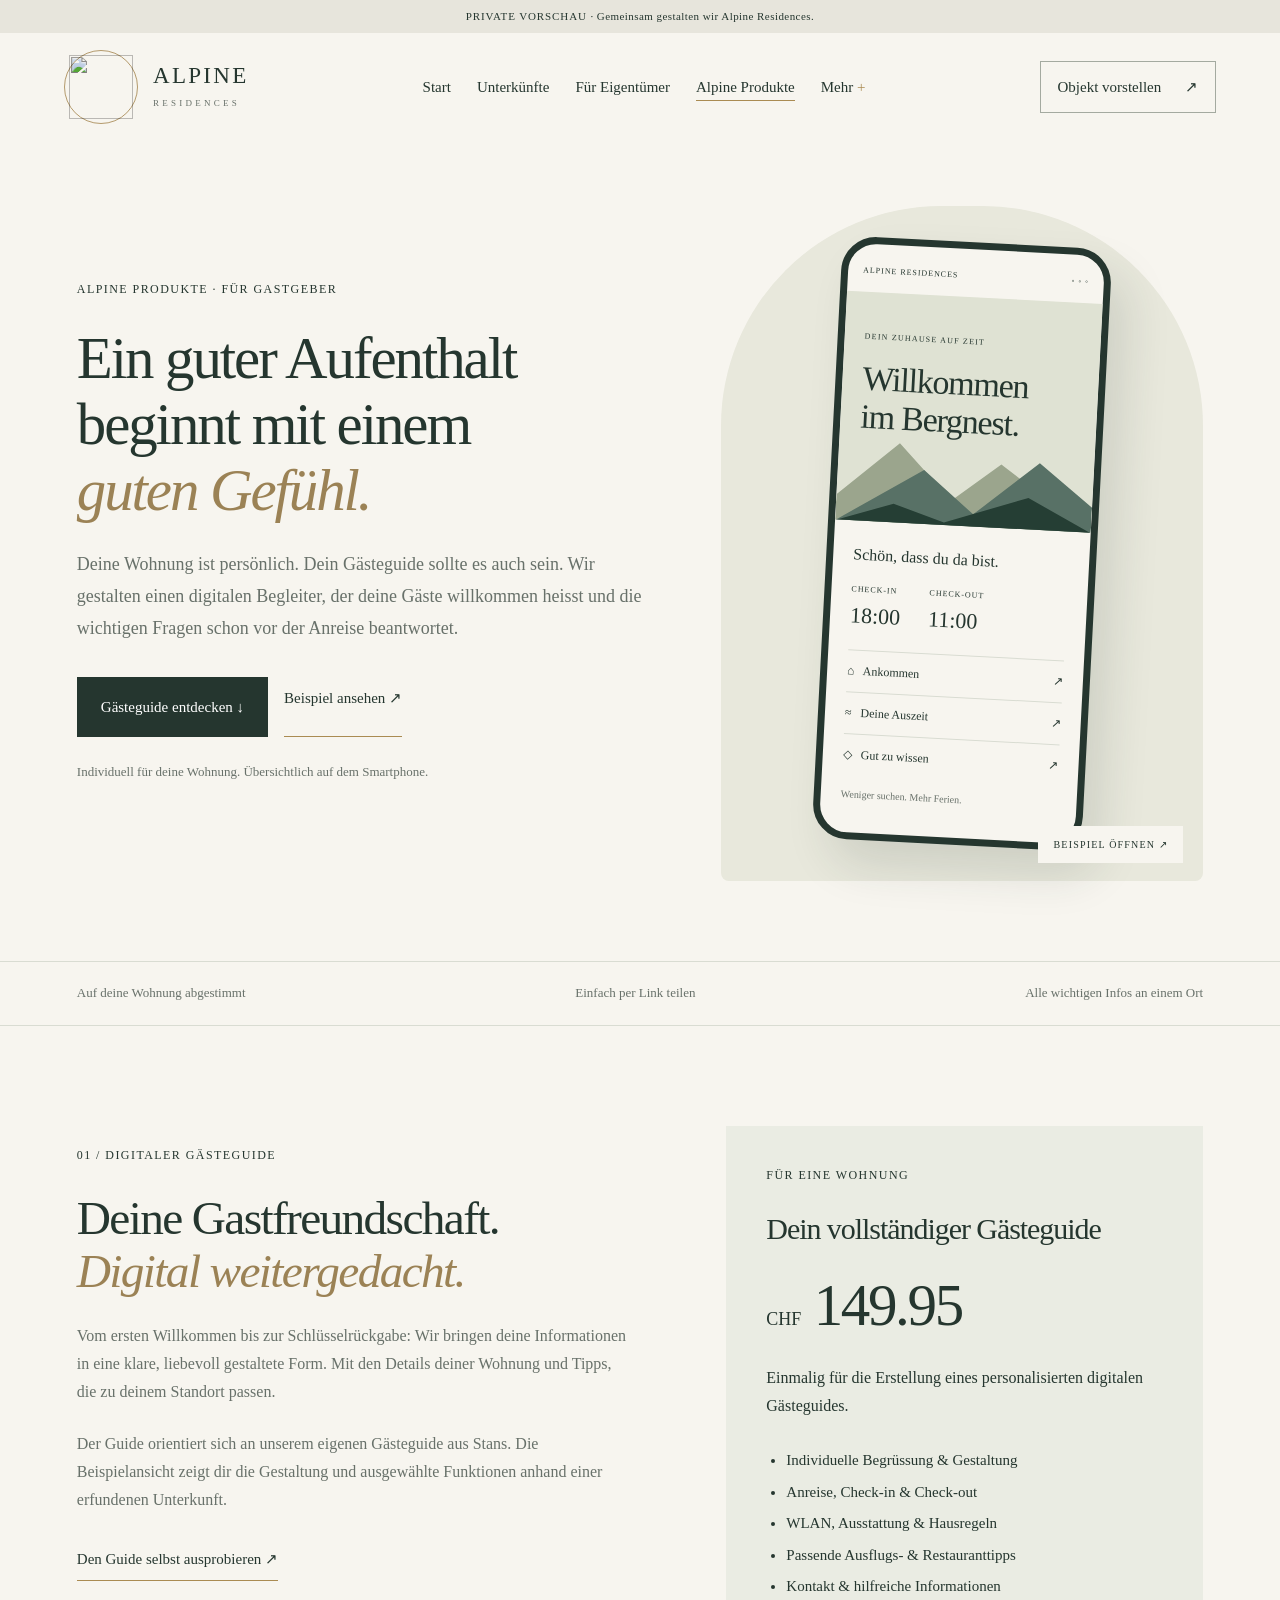
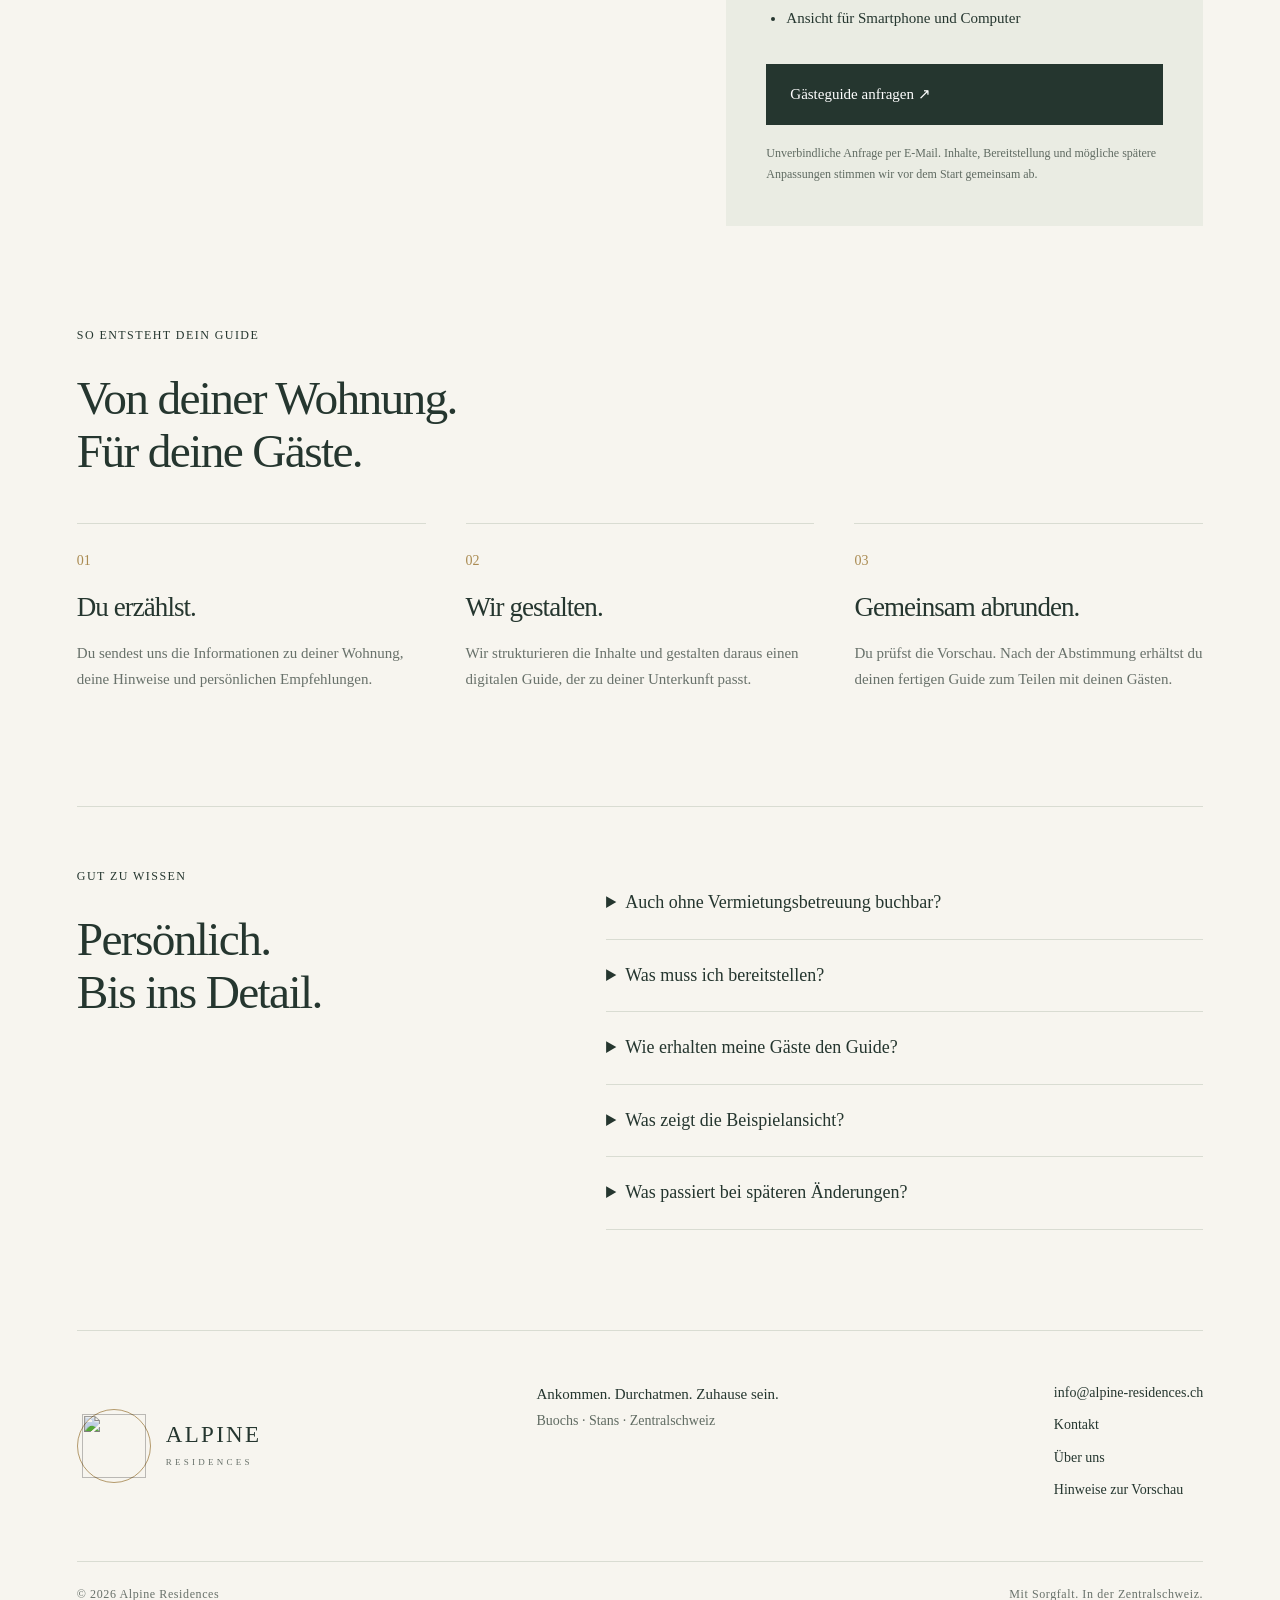
==== alpine-produkte.html @ 997a21ff "Add files via upload" ====
<!doctype html><html lang="de-CH"><head><meta charset="utf-8"><meta name="viewport" content="width=device-width, initial-scale=1"><meta name="robots" content="noindex,nofollow"><meta name="description" content="Alpine Residences – Ferienwohnungen und persönliche Vermietungsbetreuung in der Zentralschweiz."><title>Alpine Produkte | Alpine Residences</title><link rel="stylesheet" href="styles.css"><script src="app.js" defer></script><link rel="stylesheet" href="products.css"></head><body><a href="#main" class="skip">Zum Inhalt</a><div class="preview">PRIVATE VORSCHAU <span>· Gemeinsam gestalten wir Alpine Residences.</span></div><header><a class="brand brand-lockup" href="index.html" aria-label="Alpine Residences – Startseite"><span class="brand-symbol" aria-hidden="true"><img src="assets/alpine-residences-logo.png" alt="" width="1254" height="1254"></span><span class="brand-wordmark">ALPINE<small>RESIDENCES</small></span></a><button class="menu-toggle" aria-expanded="false" aria-controls="navigation">Menü ☰</button><nav id="navigation"><a href="index.html">Start</a><a href="unterkuenfte.html" >Unterkünfte</a><a href="eigentuemer.html" >Für Eigentümer</a><a href="alpine-produkte.html" aria-current="page">Alpine Produkte</a><details class="more"><summary>Mehr</summary><div><a href="standard.html">Alpine Standard</a><a href="potenzialrechner.html">Rechner</a><a href="ueber-uns.html">Über uns</a><a href="kontakt.html">Kontakt & Zusammenarbeit</a></div></details></nav><a class="header-cta" href="objektanalyse.html">Objekt vorstellen <span aria-hidden="true">↗</span></a></header><main id="main"><section class="product-hero wrap"><div class="product-intro"><p class="eyebrow">ALPINE PRODUKTE · FÜR GASTGEBER</p><h1>Ein guter Aufenthalt<br>beginnt mit einem<br><em>guten Gefühl.</em></h1><p class="lead">Deine Wohnung ist persönlich. Dein Gästeguide sollte es auch sein. Wir gestalten einen digitalen Begleiter, der deine Gäste willkommen heisst und die wichtigen Fragen schon vor der Anreise beantwortet.</p><div class="actions"><a class="button" href="#gaesteguide">Gästeguide entdecken ↓</a><a class="text-link" href="gaesteguide-demo.html">Beispiel ansehen ↗</a></div><p class="product-caption">Individuell für deine Wohnung. Übersichtlich auf dem Smartphone.</p></div><a class="phone-scene" href="gaesteguide-demo.html" aria-label="Interaktiven Beispiel-Gästeguide Bergnest öffnen"><div class="phone"><div class="phone-top"><span>ALPINE RESIDENCES</span><span>◦ ◦ ◦</span></div><div class="mini-landscape"><span>DEIN ZUHAUSE AUF ZEIT</span><h2>Willkommen<br>im Bergnest.</h2><svg viewBox="0 0 400 140" aria-hidden="true"><path d="M0 140V100L95 15L180 100L255 40L400 140" fill="#9ba58d"/><path d="M0 140L135 55L215 120L315 35L400 100V140" fill="#587166"/><path d="M0 140L90 110L170 135L300 90L400 140" fill="#253e34"/></svg></div><div class="phone-content"><p>Schön, dass du da bist.</p><div class="mini-facts"><span>CHECK-IN<b>18:00</b></span><span>CHECK-OUT<b>11:00</b></span></div><div class="mini-row">⌂ &nbsp; Ankommen <span>↗</span></div><div class="mini-row">≈ &nbsp; Deine Auszeit <span>↗</span></div><div class="mini-row">◇ &nbsp; Gut zu wissen <span>↗</span></div><p class="mini-note">Weniger suchen. Mehr Ferien.</p></div></div><span class="preview-tag">BEISPIEL ÖFFNEN ↗</span></a></section>
<section class="product-band"><div class="wrap"><span>Auf deine Wohnung abgestimmt</span><span>Einfach per Link teilen</span><span>Alle wichtigen Infos an einem Ort</span></div></section>
<section class="wrap product-detail" id="gaesteguide"><div><p class="eyebrow">01 / DIGITALER GÄSTEGUIDE</p><h2>Deine Gastfreundschaft.<br><em>Digital weitergedacht.</em></h2><p>Vom ersten Willkommen bis zur Schlüsselrückgabe: Wir bringen deine Informationen in eine klare, liebevoll gestaltete Form. Mit den Details deiner Wohnung und Tipps, die zu deinem Standort passen.</p><p>Der Guide orientiert sich an unserem eigenen Gästeguide aus Stans. Die Beispielansicht zeigt dir die Gestaltung und ausgewählte Funktionen anhand einer erfundenen Unterkunft.</p><a class="text-link" href="gaesteguide-demo.html">Den Guide selbst ausprobieren ↗</a></div><aside class="product-price"><p class="eyebrow">FÜR EINE WOHNUNG</p><h3>Dein vollständiger Gästeguide</h3><p class="amount"><span>CHF</span> 149.95</p><p>Einmalig für die Erstellung eines personalisierten digitalen Gästeguides.</p><ul><li>Individuelle Begrüssung & Gestaltung</li><li>Anreise, Check-in & Check-out</li><li>WLAN, Ausstattung & Hausregeln</li><li>Passende Ausflugs- & Restauranttipps</li><li>Kontakt & hilfreiche Informationen</li><li>Ansicht für Smartphone und Computer</li></ul><a class="button" href="mailto:info@alpine-residences.ch?subject=Anfrage%20digitaler%20G%C3%A4steguide&body=Hallo%20Alpine%20Residences%2C%0A%0Aich%20interessiere%20mich%20f%C3%BCr%20einen%20personalisierten%20G%C3%A4steguide%20f%C3%BCr%20CHF%20149.95.%0A%0AWohnungsname%3A%0AOrt%3A%0AAnzahl%20Wohnungen%3A%0AW%C3%BCnsche%3A">Gästeguide anfragen ↗</a><p class="small">Unverbindliche Anfrage per E-Mail. Inhalte, Bereitstellung und mögliche spätere Anpassungen stimmen wir vor dem Start gemeinsam ab.</p></aside></section>
<section class="product-process wrap"><p class="eyebrow">SO ENTSTEHT DEIN GUIDE</p><h2>Von deiner Wohnung.<br>Für deine Gäste.</h2><div class="product-steps"><article><span>01</span><h3>Du erzählst.</h3><p>Du sendest uns die Informationen zu deiner Wohnung, deine Hinweise und persönlichen Empfehlungen.</p></article><article><span>02</span><h3>Wir gestalten.</h3><p>Wir strukturieren die Inhalte und gestalten daraus einen digitalen Guide, der zu deiner Unterkunft passt.</p></article><article><span>03</span><h3>Gemeinsam abrunden.</h3><p>Du prüfst die Vorschau. Nach der Abstimmung erhältst du deinen fertigen Guide zum Teilen mit deinen Gästen.</p></article></div></section>
<section class="wrap product-faq"><div><p class="eyebrow">GUT ZU WISSEN</p><h2>Persönlich.<br>Bis ins Detail.</h2></div><div><details><summary>Auch ohne Vermietungsbetreuung buchbar?</summary><p>Ja. Den digitalen Gästeguide kannst du als eigenständiges Alpine Produkt für deine Wohnung anfragen.</p></details><details><summary>Was muss ich bereitstellen?</summary><p>Den Namen deiner Unterkunft, Anreise- und Aufenthaltsinformationen, Hausregeln, Kontaktdaten sowie deine Wünsche und Empfehlungen. Gemeinsam klären wir, welche Inhalte noch fehlen.</p></details><details><summary>Wie erhalten meine Gäste den Guide?</summary><p>Der digitale Guide lässt sich über einen Link auf Smartphone und Computer öffnen. Wie wir ihn für deine Unterkunft bereitstellen, vereinbaren wir vor der Erstellung.</p></details><details><summary>Was zeigt die Beispielansicht?</summary><p>Eine Auswahl der Funktionen und Inhalte. «Bergnest» ist eine erfundene Beispielunterkunft. Zeiten und Hinweise sind Musterangaben; echte Adressen, Passwörter und Zugangscodes werden nicht gezeigt.</p></details><details><summary>Was passiert bei späteren Änderungen?</summary><p>Melde dich bei geänderten Informationen bei uns. Umfang und mögliche Kosten für spätere Anpassungen besprechen wir vorab.</p></details></div></section></main><footer class="wrap"><div class="footer-top"><a class="brand brand-lockup" href="index.html" aria-label="Alpine Residences – Startseite"><span class="brand-symbol" aria-hidden="true"><img src="assets/alpine-residences-logo.png" alt="" width="1254" height="1254"></span><span class="brand-wordmark">ALPINE<small>RESIDENCES</small></span></a><p>Ankommen. Durchatmen. Zuhause sein.<br><span class="small">Buochs · Stans · Zentralschweiz</span></p><div><a href="mailto:info@alpine-residences.ch">info@alpine-residences.ch</a><a href="kontakt.html">Kontakt</a><a href="ueber-uns.html">Über uns</a><a href="rechtliches.html">Hinweise zur Vorschau</a></div></div><div class="footer-bottom"><span>© 2026 Alpine Residences</span><span>Mit Sorgfalt. In der Zentralschweiz.</span></div></footer></body></html>
---- styles.css ----
:root{--paper:#f7f5ef;--ink:#25362f;--muted:#68716a;--gold:#aa8b52;--line:#d9dcd2}*{box-sizing:border-box}body{margin:0;background:var(--paper);color:var(--ink);font-family:Arial,sans-serif;font-size:16px;line-height:1.65}a{color:inherit;text-decoration:none}button,input,select,textarea{font:inherit}button,a,input,summary,select,textarea{outline-offset:5px}h1,h2,h3,p{margin:0 0 24px}h1,h2,h3{font-family:Georgia,serif;font-weight:400;line-height:1.12;letter-spacing:-.035em}h1{font-size:clamp(44px,5.8vw,84px)}h2{font-size:clamp(32px,3.7vw,51px)}h3{font-size:27px}em{font-weight:400;color:#9b8255}p{max-width:70ch}small,.small{font-size:13px;line-height:1.7;color:var(--muted)}.wrap{width:min(1220px,88%);margin-inline:auto}.eyebrow{font-size:11px;letter-spacing:.21em;font-weight:600;margin-bottom:26px}.preview{text-align:center;background:#e7e5dc;font-size:10px;letter-spacing:.16em;padding:7px 16px}.preview span{letter-spacing:.04em}header{height:108px;display:flex;align-items:center;justify-content:space-between;padding:0 5%;gap:25px;position:relative;z-index:10;background:var(--paper)}.brand{display:flex;align-items:center;gap:15px;font-family:Georgia,serif;font-size:23px;letter-spacing:.1em;line-height:1.1}.brand small{display:block;font-family:Arial,sans-serif;font-size:9px;letter-spacing:.36em;margin-top:7px}.mark{font-size:32px;color:var(--gold);border-right:1px solid var(--line);padding-right:17px;letter-spacing:-.13em}.mark span{font-size:25px}nav{display:flex;align-items:center;gap:26px;font-size:13px}nav a[aria-current]{border-bottom:1px solid var(--gold)}.header-cta{font-size:12px;border:1px solid #a4aaa0;padding:12px 17px}.header-cta span{margin-left:20px}.more{position:relative}.more summary{cursor:pointer;list-style:none}.more summary:after{content:' +';color:var(--gold)}.more div{position:absolute;right:0;top:32px;background:var(--paper);padding:22px;width:220px;box-shadow:0 12px 28px #0002}.more a{display:block;margin-bottom:13px}.menu-toggle{display:none}.hero{position:relative;min-height:710px;color:#fff;display:flex;flex-direction:column;justify-content:center;background:#42635a}.hero-image{position:absolute;inset:0;background:linear-gradient(90deg,#122a29c9,#122a2930),url('https://images.unsplash.com/photo-1464822759023-fed622ff2c3b?auto=format&fit=crop&w=2000&q=85') center 52%/cover}.hero-copy{position:relative;padding-block:70px 110px}.hero h1{font-size:clamp(54px,6.3vw,94px);max-width:750px;line-height:1.02;letter-spacing:-.045em}.hero h1 em{color:#e6d8b8}.hero p:not(.eyebrow){font-size:17px;color:#f3f0e8;line-height:1.8}.hero-bottom{position:absolute;bottom:28px;left:6%;display:flex;justify-content:space-between;font-size:10px;letter-spacing:.14em}.actions{display:flex;gap:16px;flex-wrap:wrap;margin-top:32px}.button{display:inline-flex;align-items:center;justify-content:space-between;gap:30px;background:var(--ink);color:#fff;border:1px solid var(--ink);padding:16px 23px;font-size:13px;cursor:pointer}.hero .button{background:var(--paper);color:var(--ink);border-color:var(--paper)}.hero .ghost{background:transparent;color:#fff;border-color:#ffffff75}.button:hover,.header-cta:hover{background:#a58a56;color:white;border-color:#a58a56}.opening{padding-block:105px 75px;text-align:center}.opening p{margin-inline:auto}.lead{font-size:18px;color:var(--muted);line-height:1.8}.opening .lead{max-width:720px}.split{display:grid;grid-template-columns:1fr 1fr;gap:30px}.feature{min-height:460px;padding:45px;display:flex;align-items:flex-end}.guest{background:#e7ebe2}.owner{background:#e9e1d2}.feature p{max-width:34ch}.feature h2{font-size:45px}.text-link{display:inline-flex;gap:35px;padding-block:8px;border-bottom:1px solid var(--gold);font-size:14px}.editorial{display:grid;grid-template-columns:1fr 1fr;gap:80px;padding-block:110px}.editorial p{color:var(--muted)}.call{text-align:center;background:#e6e9df;padding:65px 25px;margin-bottom:90px}.call .eyebrow{margin-inline:auto}.call h2{margin-bottom:30px}.page-head{padding-block:80px 65px}.page-head .lead{max-width:760px}.services{display:grid;grid-template-columns:repeat(4,1fr);gap:30px;margin-bottom:85px}.services article{border-top:1px solid var(--line);padding-top:25px}.services h3{font-size:27px;margin-top:25px}.services p{font-size:14px;color:var(--muted)}.number{color:var(--gold);font-size:13px;letter-spacing:.12em}.tinted{background:#eaece3;padding-block:70px}.packages{display:grid;grid-template-columns:repeat(3,1fr);gap:22px;margin-block:40px 25px}.package{background:var(--paper);padding:35px 28px}.package .eyebrow{margin-bottom:10px}.price{font-family:Georgia,serif;font-size:62px}.price small{font-size:30px}.package ul{list-style:none;padding:22px 0;border-top:1px solid var(--line);border-bottom:1px solid var(--line);font-size:14px;min-height:170px}.package li{margin:8px 0}.package li:before{content:'✓';color:var(--gold);margin-right:10px}.package .small{min-height:90px}.faq{padding-bottom:90px}.faq details{border-bottom:1px solid var(--line);padding:20px 0}.faq summary{cursor:pointer;font-size:18px}.faq details p{margin:20px 0 0;color:var(--muted)}.standards{padding-bottom:70px}.standards article{display:grid;grid-template-columns:50px 1fr 1fr;gap:30px;border-top:1px solid var(--line);padding:40px 0}.standards h2{font-size:33px}.standards p{color:var(--muted)}.region-grid{display:grid;grid-template-columns:1fr 1fr;gap:40px}.region-photo{height:310px;background-size:cover;background-position:center;margin-bottom:30px}.stans{background-image:url('https://images.unsplash.com/photo-1470770841072-f978cf4d019e?auto=format&fit=crop&w=1000&q=85')}.buochs{background-image:url('https://images.unsplash.com/photo-1464822759023-fed622ff2c3b?auto=format&fit=crop&w=1000&q=85')}.notice{background:#eae7dc;border-left:3px solid var(--gold);padding:25px 30px;margin-block:35px 60px;font-size:14px}.notice p{margin-bottom:0}.calculator{display:grid;grid-template-columns:1fr 1fr;gap:60px;margin-bottom:90px}label{display:block;font-size:14px;margin-bottom:20px}input,select,textarea{display:block;width:100%;padding:13px;border:1px solid #b8c0b6;background:#fffdf8;color:var(--ink);border-radius:0;margin-top:7px}input:focus,select:focus,textarea:focus{outline:2px solid var(--gold)}.result{background:var(--ink);padding:40px;color:white;align-self:start;position:sticky;top:25px}.result strong{font-family:Georgia,serif;font-size:48px;font-weight:400}.result-label{margin-bottom:10px;color:#d5decf}.result .small{color:#c2cdbf}.result dl{margin-block:30px}.result dl div{display:flex;justify-content:space-between;gap:20px;padding:13px 0;border-bottom:1px solid #ffffff25;font-size:14px}.result dd{margin:0}.form-area{max-width:900px;margin-bottom:90px}.form-grid{display:grid;grid-template-columns:1fr 1fr;gap:0 25px}.plain{padding:45px;background:#eaece3}.prose{max-width:850px;padding-bottom:70px}.prose h2{font-size:32px;margin-top:35px}.footer-top{display:flex;justify-content:space-between;gap:35px;padding-block:50px;border-top:1px solid var(--line)}.footer-top p{font-size:14px}.footer-top>div a{display:block;font-size:13px;margin-bottom:8px}.footer-bottom{display:flex;justify-content:space-between;padding:22px 0;border-top:1px solid var(--line);font-size:10px;letter-spacing:.05em;color:var(--muted)}.skip{position:absolute;left:20px;top:-100px;background:white;z-index:99;padding:10px}.skip:focus{top:10px}@media(max-width:1050px){nav{gap:16px}.header-cta{display:none}.services{grid-template-columns:1fr 1fr}.hero{min-height:660px}}@media(max-width:720px){header{height:85px}.brand{font-size:19px}.menu-toggle{display:block;background:none;border:1px solid var(--line);padding:9px;font-size:13px}nav{display:none;position:absolute;top:85px;left:0;right:0;background:var(--paper);padding:25px;box-shadow:0 12px 20px #0002}nav.open{display:flex;align-items:flex-start;flex-direction:column}.more div{position:static;box-shadow:none;padding:15px 0}.hero{min-height:690px}.hero-copy{padding-block:65px 110px}.hero-bottom span:last-child{display:none}.hero h1{font-size:59px}.hero .eyebrow{font-size:9px}.actions{flex-direction:column;align-items:flex-start}.split,.region-grid,.packages,.editorial,.calculator,.form-grid{grid-template-columns:1fr}.opening{padding-block:65px 40px}.feature{min-height:360px;padding:32px}.editorial{gap:15px;padding-block:65px}.call{margin-bottom:40px;padding:45px 20px}.page-head{padding-block:55px 35px}.services{gap:25px}.services h3{font-size:24px}.packages{gap:18px}.package .small,.package ul{min-height:0}.standards article{grid-template-columns:30px 1fr;gap:15px}.standards article p{grid-column:2}.standards h2{font-size:28px;margin-bottom:5px}.calculator{gap:25px}.result{position:static;padding:28px}.footer-top{flex-direction:column;gap:20px}.footer-bottom{gap:15px;flex-wrap:wrap}.preview span{display:none}.region-photo{height:240px}}@media(prefers-reduced-motion:no-preference){a,button{transition:background .18s,color .18s}html{scroll-behavior:smooth}}

/* Owner page: personal introduction and transparent collaboration. */
.owner-hero{display:grid;grid-template-columns:minmax(0,1.35fr) minmax(0,1fr);gap:65px;align-items:center;padding-block:75px 65px}.owner-hero h1{font-size:clamp(44px,5.2vw,72px)}.owner-hero .lead{font-size:17px;max-width:58ch}.owner-note{background:#e8e5d9;padding:42px 36px;border-top:3px solid var(--gold)}.owner-note h2{font-size:34px;line-height:1.2}.owner-note p{font-size:15px}.owner-note strong{font-weight:600}.note-signature{display:flex;gap:20px;align-items:center;padding-top:23px;border-top:1px solid #cccabd;font-size:12px;line-height:1.8}.owner-principles{display:grid;grid-template-columns:repeat(3,1fr);border-top:1px solid var(--line);border-bottom:1px solid var(--line);gap:25px;padding-block:22px}.owner-principles p{margin:0;font-size:13px}.owner-principles span{color:var(--gold);margin-right:12px;font-size:11px}.owner-intro{padding-block:80px 55px}.owner-process{background:var(--ink);color:var(--paper);padding-block:75px;margin-bottom:80px;scroll-margin-top:25px}.owner-process>.wrap{display:grid;grid-template-columns:1fr 1.35fr;gap:70px}.process-heading p:not(.eyebrow){color:#cbd3c6;font-size:16px;max-width:32ch}.process-list article{display:grid;grid-template-columns:30px 1fr;gap:20px;border-top:1px solid #ffffff30;padding-block:26px 12px}.process-list h3{font-size:28px;letter-spacing:-.02em}.process-list p{font-size:14px;color:#d5dccf}.process-list .process-outcome{color:#ddcda9;font-size:12px}.owner-scenarios{display:grid;grid-template-columns:1fr 1.35fr;gap:70px;margin-bottom:80px}.owner-scenarios>div>p:not(.eyebrow){color:var(--muted);max-width:35ch}.scenario-list article{border-top:1px solid var(--line);padding-top:25px;margin-bottom:25px}.scenario-list h3{font-size:26px}.scenario-list p{font-size:15px;color:var(--muted)}.owner-call>p{margin-inline:auto;max-width:62ch}.direct-mail{display:block;font-size:13px;margin-top:22px;text-decoration:underline;text-underline-offset:4px}.image-caption{font-size:11px;color:var(--muted);margin:-20px 0 25px}.owner-hero .actions{gap:16px 24px;align-items:center}@media(max-width:900px){.owner-hero{gap:30px}.owner-note{padding:30px 25px}.owner-note h2{font-size:29px}.owner-process>.wrap,.owner-scenarios{gap:35px}.owner-principles{gap:15px}}@media(max-width:720px){.owner-hero,.owner-process>.wrap,.owner-scenarios{grid-template-columns:1fr}.owner-hero{padding-block:45px 35px;gap:30px}.owner-hero h1{font-size:45px}.owner-principles{grid-template-columns:1fr;gap:15px}.owner-intro{padding-block:50px 25px}.owner-process{padding-block:45px;margin-bottom:45px}.process-heading p:not(.eyebrow){max-width:none}.owner-scenarios{margin-bottom:45px}.process-list article{gap:13px}.process-list h3{font-size:26px}.direct-mail{overflow-wrap:anywhere}.owner-hero .actions{align-items:flex-start}}/* A shared serif family, with quieter and readable supporting text. */
body{font-family:Georgia,'Times New Roman',serif;font-weight:400;line-height:1.75}
.brand small{font-family:inherit}
p,label,li,dt,dd,input,select,textarea{font-weight:400}
small,.small{font-size:14px;line-height:1.8;color:#606b62}
.lead{line-height:1.8}
.eyebrow{font-size:12px;font-weight:400;letter-spacing:.12em;line-height:1.65}
nav{font-size:15px}
.button,.header-cta,.text-link{font-size:15px;font-weight:400}
label,.services p,.package ul,.process-list p,.footer-top p{font-size:15px}
.preview{font-size:11px;letter-spacing:.08em}
.hero-bottom{font-size:12px;letter-spacing:.08em}
.number{font-size:14px;letter-spacing:.05em}
.owner-principles p,.note-signature,.process-list .process-outcome,.direct-mail{font-size:14px;line-height:1.8}
.footer-top>div a{font-size:14px}
.footer-bottom,.image-caption{font-size:12px;line-height:1.8}
.owner-note p,.scenario-list p{line-height:1.8}
@media(max-width:1050px){nav{gap:18px;font-size:14px}}
@media(max-width:720px){.menu-toggle{font-size:14px}.hero .eyebrow{font-size:11px}.hero h1{font-size:56px}.button,.header-cta,.text-link{font-size:14px}.hero-bottom{font-size:11px}}
/* Original supplied brand asset; retain the complete logo and proportions. */
header{height:146px}
.brand-image{display:block;flex:none;line-height:0;letter-spacing:normal}
.brand-image img{display:block;width:130px;height:130px;object-fit:contain;mix-blend-mode:multiply}
.footer-top>.brand-image img{width:190px;height:190px}
.signature-logo{width:88px;height:88px;object-fit:contain;mix-blend-mode:multiply;flex:none}
@media(max-width:720px){header{height:118px}.brand-image img{width:108px;height:108px}nav{top:118px}.footer-top>.brand-image img{width:170px;height:170px}.signature-logo{width:76px;height:76px}}
/* Restore the wordmark beside the circular brand symbol. */
header{height:108px}
.brand-lockup{display:flex;align-items:center;gap:15px;flex:none;line-height:1.1}
.brand-symbol{display:flex;align-items:center;justify-content:center;width:74px;height:74px;border:1px solid #b49a6c;border-radius:50%;padding:4px;flex:none}
.brand-symbol img{display:block;width:100%;height:100%;object-fit:contain;mix-blend-mode:multiply}
.brand-wordmark{font-family:Georgia,'Times New Roman',serif;font-size:23px;letter-spacing:.1em}
.brand-wordmark small{display:block;font-family:inherit;font-size:9px;letter-spacing:.36em;margin-top:7px;color:var(--muted)}
@media(max-width:720px){header{height:88px}.brand-lockup{gap:11px}.brand-symbol{width:62px;height:62px;padding:4px}.brand-wordmark{font-size:20px}.brand-wordmark small{font-size:8px}nav{top:88px}}

.stay-intro{padding:55px 0 32px}.stay-intro h1{font-size:clamp(40px,4.7vw,65px);margin-bottom:22px}.stay-intro>p:not(.eyebrow){color:var(--muted);max-width:65ch;font-size:17px}.stay-explorer{display:grid;grid-template-columns:1.65fr 1fr;gap:24px;margin-bottom:75px;align-items:stretch}.map-panel{background:#eeefe6;border:1px solid #d9ddce;padding:27px 24px 20px}.map-top,.map-bottom{display:flex;justify-content:space-between;gap:15px;align-items:center}.map-top .eyebrow{margin:0;font-size:10px}.map-key{font-size:12px;color:#5a6757}.map-key i{display:inline-block;width:7px;height:7px;border-radius:50%;background:#ad8b4f;margin-right:7px}.swiss-map{width:100%;display:block;margin:4px 0}.country-label{font:13px Georgia;letter-spacing:6px;fill:#7e8c75}.region-label{font:10px Georgia;letter-spacing:2px;fill:#6e795e}.leader{fill:none;stroke:#9d7d42;stroke-width:1.5}.location-dot{fill:#a7864e;stroke:#fffdf5;stroke-width:2}.map-label-bg{fill:#25362f;stroke:#b39a65}.map-label{fill:#fffdf5;font:19px Georgia}.swiss-map a:hover .map-label-bg,.swiss-map a:focus .map-label-bg{fill:#746544}.map-bottom{font-size:11px;color:#68705f;padding-bottom:20px;border-bottom:1px solid #d1d5c6}.place-switch{display:flex;gap:12px;margin-top:18px}.place-switch button{background:transparent;color:#485747;border:1px solid #bcc4b3;padding:13px 17px;flex:1;text-align:left;cursor:pointer;font-size:12px}.place-switch button span{font-size:18px;margin:0 15px}.place-switch button[aria-pressed=true]{background:#25362f;border-color:#25362f;color:#f7f5ef}.place-detail{border:1px solid #dddccf;background:#fdfbf5;scroll-margin-top:20px}.place-image{height:185px;background-size:cover;background-position:center}.place-image.stans{background-image:url('https://images.unsplash.com/photo-1470770841072-f978cf4d019e?auto=format&fit=crop&w=800&q=85')}.place-image.buochs{background-image:url('https://images.unsplash.com/photo-1464822759023-fed622ff2c3b?auto=format&fit=crop&w=800&q=85')}.image-note{font-size:10px;color:var(--muted);padding:6px 24px;margin:0}.place-copy{padding:20px 28px 28px}.place-copy .eyebrow{font-size:10px;margin-bottom:12px}.place-copy h2{font-size:45px;margin-bottom:16px}.place-copy>p:not(.eyebrow){font-size:15px;color:var(--muted)}.place-facts{display:flex;gap:8px;flex-wrap:wrap;margin-bottom:22px}.place-facts span{font-size:12px;border:1px solid #dddccf;border-radius:20px;padding:4px 10px}.place-copy .availability-note{font-size:12px;margin:20px 0 0}.stay-section-title{margin-bottom:35px}.region-grid article{scroll-margin-top:30px}@media(max-width:800px){.stay-explorer{grid-template-columns:1fr}.stay-intro{padding-top:40px}.map-panel{padding:20px 14px}.map-bottom{flex-direction:column;align-items:flex-start;gap:5px}.map-top{gap:10px}.map-top .eyebrow{font-size:9px}.map-key{font-size:10px}.place-image{height:210px}.place-switch button{padding:12px}.place-switch button span{margin:0 8px}.stay-intro h1{font-size:42px}.stay-explorer{margin-bottom:50px}}.atlas-heading{padding:35px 0 25px;display:flex;align-items:flex-end;justify-content:space-between;gap:25px}.atlas-heading .eyebrow{margin-bottom:12px;font-size:10px}.atlas-heading h1{font-size:clamp(32px,3.8vw,52px);margin:0}.atlas-heading>p{font-size:15px;color:var(--muted);margin:0}.atlas{position:relative;background:#efefe6;border:1px solid #dadfce;overflow:hidden}.atlas-top{position:absolute;top:23px;left:28px;right:28px;display:flex;justify-content:space-between;pointer-events:none;z-index:1}.atlas-label{letter-spacing:.16em;font-size:11px}.atlas-label span{margin:0 10px;color:var(--gold)}.atlas-count{font-size:12px;color:#68715f}#atlas-map{display:block;width:100%;height:min(62vh,650px);min-height:400px;cursor:grab;touch-action:none}#atlas-map.dragging{cursor:grabbing}.atlas-country{font:15px Georgia;letter-spacing:9px;fill:#8a957b;pointer-events:none}.atlas-tools{position:absolute;right:22px;bottom:80px;display:flex;flex-direction:column;box-shadow:0 4px 16px #24382b0c}.atlas-tools button{background:#faf9f1;border:1px solid #d4dac9;width:43px;height:43px;font-size:24px;color:#33452d;cursor:pointer}.atlas-tools button:disabled{opacity:.4;cursor:default}.atlas-tools button:hover:not(:disabled){background:#e2e7d7}.atlas-hint{position:absolute;bottom:65px;left:25px;font-size:13px;color:#57634d;pointer-events:none;background:#efefe6e8;padding:5px 8px;max-width:70%}.atlas-foot{display:flex;align-items:center;justify-content:space-between;gap:10px;padding:15px 25px;border-top:1px solid #d6dccb;font-size:11px;color:#65705c;background:#f4f4ec}.atlas-foot i{display:inline-block;width:7px;height:7px;background:var(--gold);border-radius:50%;margin-right:8px}.atlas-foot a{text-decoration:underline;text-underline-offset:3px}.atlas-note{font-size:13px;color:var(--muted);margin-block:18px 50px}.atlas-pin{cursor:pointer;outline:none}.atlas-pin circle.core{fill:#263a30;stroke:#faf8eb;stroke-width:3}.atlas-pin:hover circle.core,.atlas-pin:focus circle.core{fill:#957441;stroke:#c4ab75;stroke-width:4}.atlas-pin .pin-count{fill:#fff9e8;font:17px Georgia;pointer-events:none;text-anchor:middle}.atlas-pin .pin-label{fill:#344630;font:14px Georgia;pointer-events:none;text-anchor:middle;paint-order:stroke;stroke:#efefe6;stroke-width:5px}.atlas-pin .pin-halo{fill:#b49a6130;stroke:#af9350;stroke-width:1}.atlas-pin:focus .pin-halo{stroke-width:3}#stay-dialog{width:min(520px,90vw);max-height:85vh;overflow:auto;border:1px solid #cab990;background:#f8f6ef;color:var(--ink);padding:46px 38px;box-shadow:0 25px 100px #13281d40}#stay-dialog::backdrop{background:#162b2359;backdrop-filter:blur(3px)}#stay-dialog h2{font-size:49px}#stay-dialog>p:not(.eyebrow){color:var(--muted)}.dialog-close{position:absolute;right:15px;top:12px;font-size:28px;border:none;background:none;cursor:pointer;color:var(--ink)}.dialog-status{border-top:1px solid #d9dccf;padding-top:22px;margin:22px 0}.dialog-status h3{font-size:22px}.dialog-status p{font-size:14px;margin:0;color:var(--muted)}body:has(#stay-dialog[open]){overflow:hidden}@media(max-width:700px){.atlas-heading{display:block;padding-top:27px}.atlas-heading>p{margin-top:14px;font-size:14px}.atlas-heading h1{font-size:36px}.atlas-top{top:18px;left:16px;right:16px}.atlas-label{font-size:9px}.atlas-label span{margin:0 4px}.atlas-count{font-size:10px}#atlas-map{height:52vh;min-height:370px}.atlas-foot{flex-wrap:wrap;padding:12px 15px;font-size:10px}.atlas-foot a{width:100%}.atlas-tools{right:12px;bottom:130px}.atlas-hint{left:12px;bottom:85px;font-size:11px;max-width:75%}#stay-dialog{padding:43px 25px}.atlas-note{margin-bottom:30px}}
---- products.css ----
.product-hero{display:grid;grid-template-columns:1.2fr 1fr;align-items:center;gap:65px;padding-block:65px 80px}.product-intro h1{font-size:clamp(42px,4.6vw,68px)}.product-caption{font-size:13px;color:var(--muted);margin-top:24px}.phone-scene{position:relative;display:grid;place-items:center;padding:36px;background:#e8e8dc;border-radius:220px 220px 8px 8px;min-height:580px}.phone{width:270px;background:var(--paper);border:7px solid #25362f;border-radius:35px;overflow:hidden;box-shadow:18px 25px 45px #25362f22;transform:rotate(3deg)}.phone-top{display:flex;justify-content:space-between;font-size:8px;letter-spacing:.12em;padding:20px 15px 14px}.mini-landscape{background:#dfe2d3;position:relative;padding:28px 20px 85px}.mini-landscape>span{font-size:8px;letter-spacing:.15em}.mini-landscape h2{font-size:34px;margin:12px 0 0}.mini-landscape svg{position:absolute;bottom:0;left:0;width:100%}.phone-content{padding:20px}.phone-content>p{font-size:16px;margin:0 0 14px}.mini-facts{display:flex;gap:28px;margin-bottom:14px;font-size:8px;letter-spacing:.12em}.mini-facts b{display:block;font-weight:400;font-size:22px;letter-spacing:0}.mini-row{font-size:12px;border-top:1px solid var(--line);padding:10px 0}.mini-row span{float:right}.phone-content .mini-note{font-size:10px;color:var(--muted);margin:10px 0}.preview-tag{position:absolute;bottom:18px;right:20px;background:var(--paper);padding:10px 15px;font-size:10px;letter-spacing:.12em}.product-band{border-block:1px solid var(--line)}.product-band>.wrap{display:flex;justify-content:space-between;padding-block:20px;font-size:13px;color:var(--muted)}.product-detail{display:grid;grid-template-columns:1fr .86fr;gap:95px;padding-block:100px;align-items:start}.product-detail>div{padding-top:20px}.product-detail>div>p:not(.eyebrow){color:var(--muted)}.product-price{background:#eaece3;padding:40px}.product-price h3{font-size:30px}.amount{font-size:59px;line-height:1.2;letter-spacing:-.04em}.amount span{font-size:18px;letter-spacing:0}.product-price ul{padding-left:20px;font-size:15px;line-height:2.1;margin:25px 0 30px}.product-price .button{width:100%}.product-price .small{font-size:12px;margin:18px 0 0}.product-process{padding-bottom:90px}.product-steps{display:grid;grid-template-columns:repeat(3,1fr);gap:40px;margin-top:45px}.product-steps article{border-top:1px solid var(--line);padding-top:22px}.product-steps span{color:var(--gold);font-size:14px}.product-steps h3{margin:18px 0}.product-steps p{color:var(--muted);font-size:15px}.product-faq{display:grid;grid-template-columns:1fr 1.3fr;gap:70px;padding-block:60px 100px;border-top:1px solid var(--line)}.product-faq details{border-bottom:1px solid var(--line);padding:20px 0}.product-faq summary{cursor:pointer;font-size:18px}.product-faq details p{font-size:15px;color:var(--muted);margin:18px 0 0}@media(max-width:1000px){.product-hero{gap:25px}.product-detail{gap:40px}.phone-scene{padding:24px;min-height:560px}}@media(max-width:720px){.product-hero,.product-detail,.product-faq{grid-template-columns:1fr;gap:35px;padding-block:35px 55px}.product-intro h1{font-size:44px}.phone-scene{max-width:440px;width:100%;margin:auto}.product-band>.wrap{flex-direction:column;gap:10px}.product-price{padding:28px}.product-steps{grid-template-columns:1fr;gap:15px}.product-process{padding-bottom:40px}.product-faq{gap:0}}
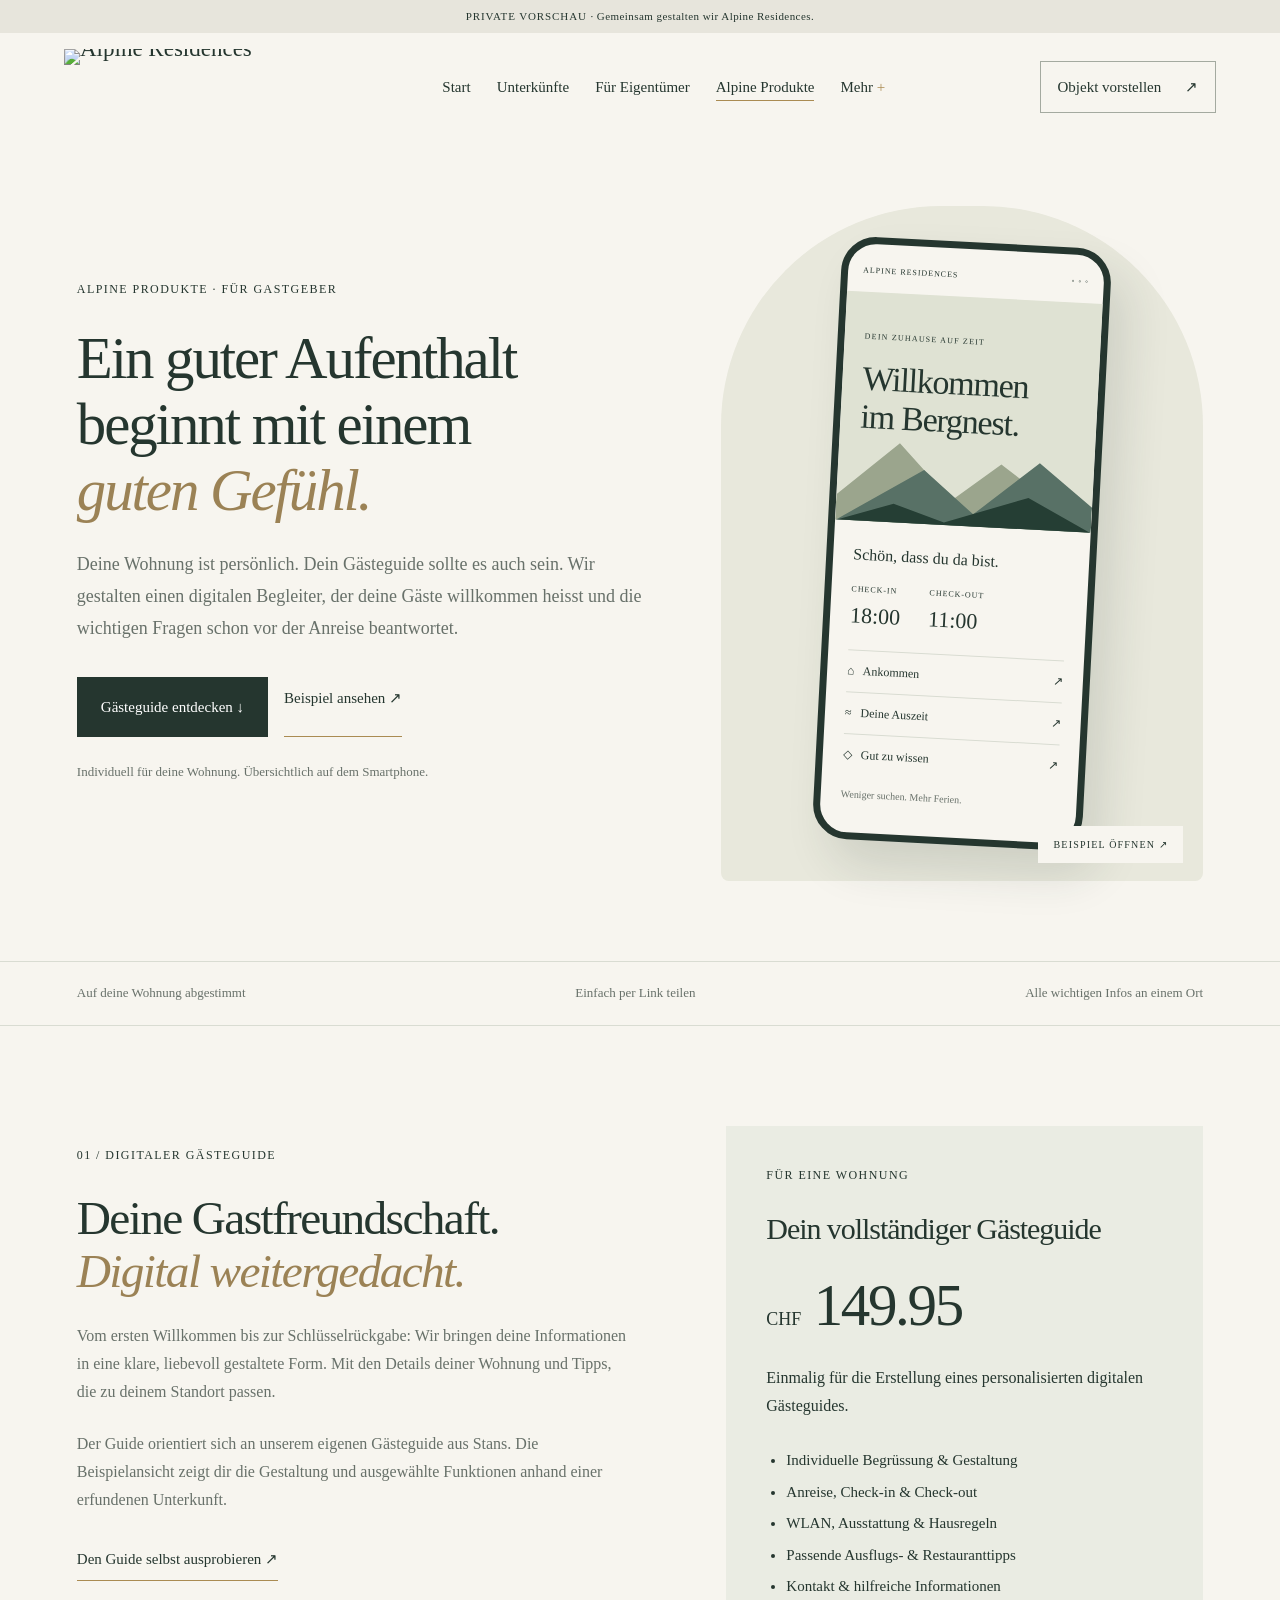
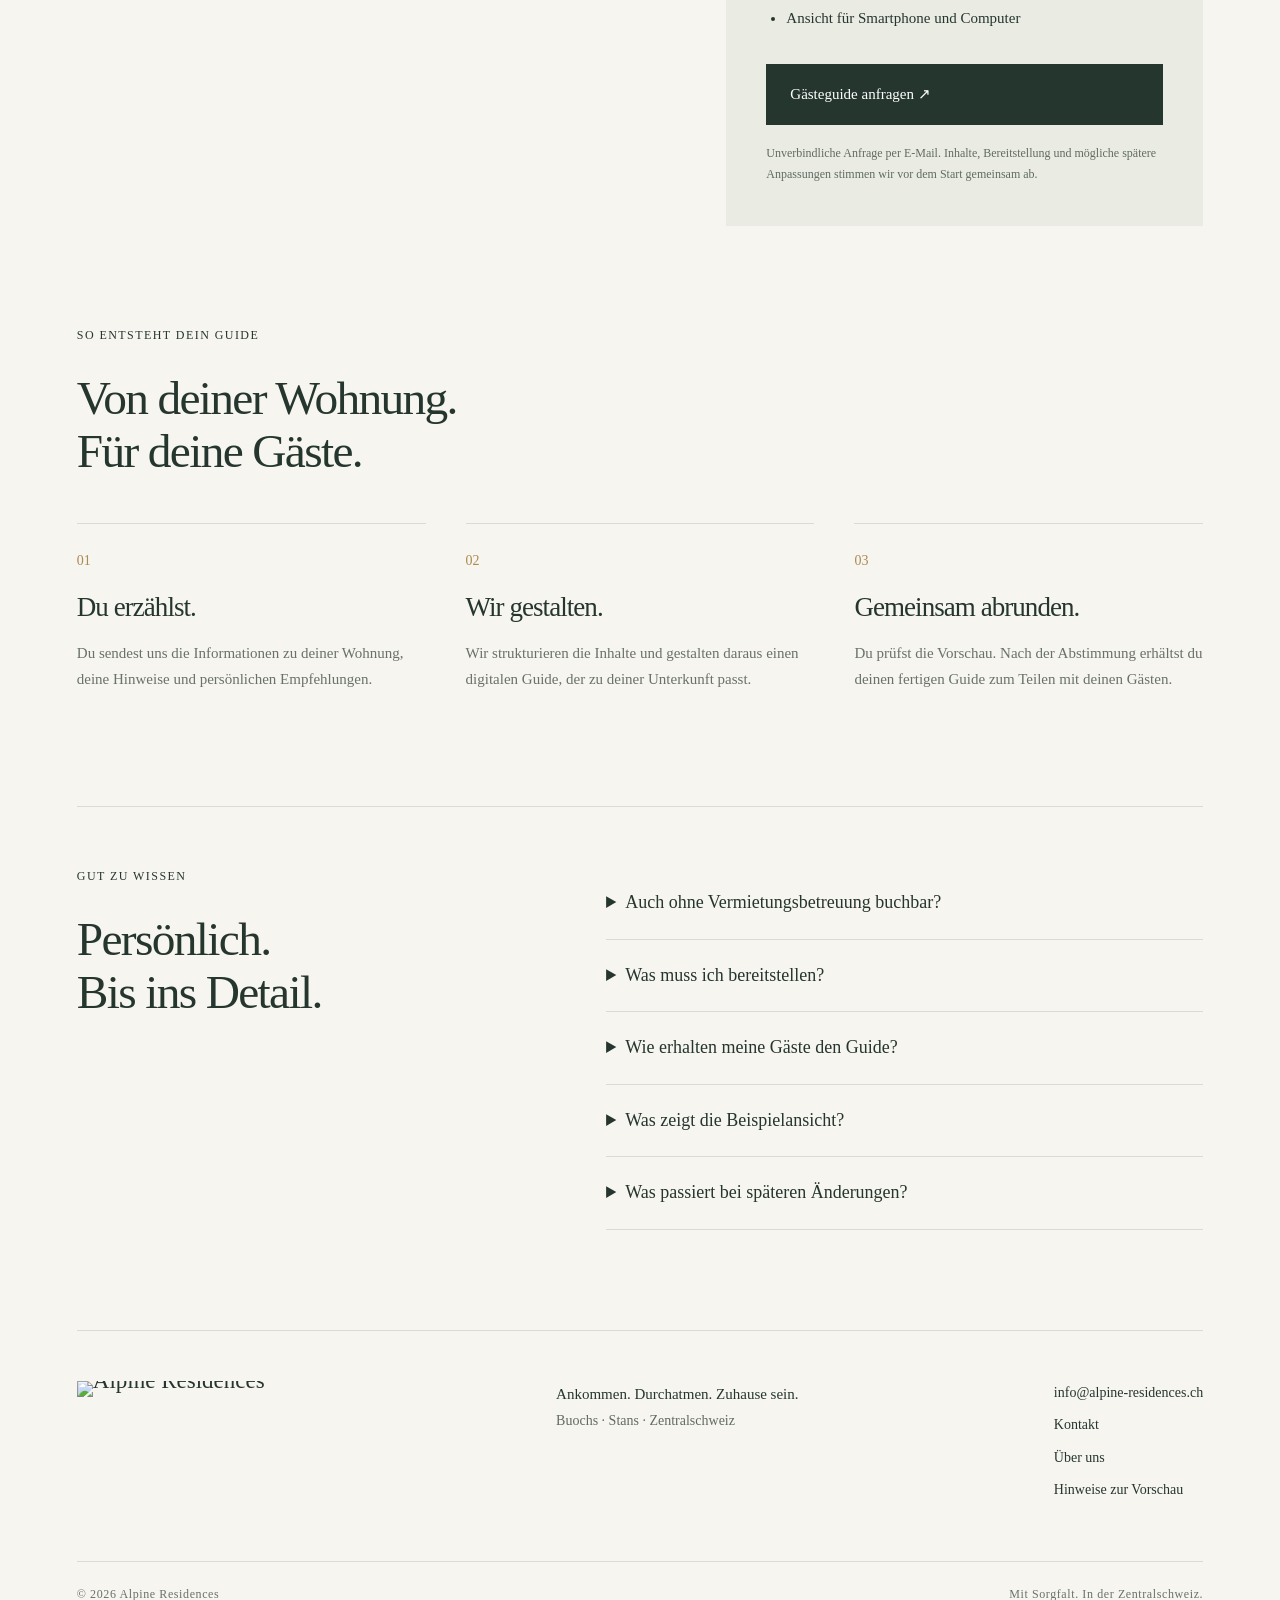
==== commit 405dfd91: "Add files via upload" ====
--- a/alpine-produkte.html
+++ b/alpine-produkte.html
@@ -1,5 +1,5 @@
-<!doctype html><html lang="de-CH"><head><meta charset="utf-8"><meta name="viewport" content="width=device-width, initial-scale=1"><meta name="robots" content="noindex,nofollow"><meta name="description" content="Alpine Residences – Ferienwohnungen und persönliche Vermietungsbetreuung in der Zentralschweiz."><title>Alpine Produkte | Alpine Residences</title><link rel="stylesheet" href="styles.css"><script src="app.js" defer></script><link rel="stylesheet" href="products.css"></head><body><a href="#main" class="skip">Zum Inhalt</a><div class="preview">PRIVATE VORSCHAU <span>· Gemeinsam gestalten wir Alpine Residences.</span></div><header><a class="brand brand-lockup" href="index.html" aria-label="Alpine Residences – Startseite"><span class="brand-symbol" aria-hidden="true"><img src="assets/alpine-residences-logo.png" alt="" width="1254" height="1254"></span><span class="brand-wordmark">ALPINE<small>RESIDENCES</small></span></a><button class="menu-toggle" aria-expanded="false" aria-controls="navigation">Menü ☰</button><nav id="navigation"><a href="index.html">Start</a><a href="unterkuenfte.html" >Unterkünfte</a><a href="eigentuemer.html" >Für Eigentümer</a><a href="alpine-produkte.html" aria-current="page">Alpine Produkte</a><details class="more"><summary>Mehr</summary><div><a href="standard.html">Alpine Standard</a><a href="potenzialrechner.html">Rechner</a><a href="ueber-uns.html">Über uns</a><a href="kontakt.html">Kontakt & Zusammenarbeit</a></div></details></nav><a class="header-cta" href="objektanalyse.html">Objekt vorstellen <span aria-hidden="true">↗</span></a></header><main id="main"><section class="product-hero wrap"><div class="product-intro"><p class="eyebrow">ALPINE PRODUKTE · FÜR GASTGEBER</p><h1>Ein guter Aufenthalt<br>beginnt mit einem<br><em>guten Gefühl.</em></h1><p class="lead">Deine Wohnung ist persönlich. Dein Gästeguide sollte es auch sein. Wir gestalten einen digitalen Begleiter, der deine Gäste willkommen heisst und die wichtigen Fragen schon vor der Anreise beantwortet.</p><div class="actions"><a class="button" href="#gaesteguide">Gästeguide entdecken ↓</a><a class="text-link" href="gaesteguide-demo.html">Beispiel ansehen ↗</a></div><p class="product-caption">Individuell für deine Wohnung. Übersichtlich auf dem Smartphone.</p></div><a class="phone-scene" href="gaesteguide-demo.html" aria-label="Interaktiven Beispiel-Gästeguide Bergnest öffnen"><div class="phone"><div class="phone-top"><span>ALPINE RESIDENCES</span><span>◦ ◦ ◦</span></div><div class="mini-landscape"><span>DEIN ZUHAUSE AUF ZEIT</span><h2>Willkommen<br>im Bergnest.</h2><svg viewBox="0 0 400 140" aria-hidden="true"><path d="M0 140V100L95 15L180 100L255 40L400 140" fill="#9ba58d"/><path d="M0 140L135 55L215 120L315 35L400 100V140" fill="#587166"/><path d="M0 140L90 110L170 135L300 90L400 140" fill="#253e34"/></svg></div><div class="phone-content"><p>Schön, dass du da bist.</p><div class="mini-facts"><span>CHECK-IN<b>18:00</b></span><span>CHECK-OUT<b>11:00</b></span></div><div class="mini-row">⌂ &nbsp; Ankommen <span>↗</span></div><div class="mini-row">≈ &nbsp; Deine Auszeit <span>↗</span></div><div class="mini-row">◇ &nbsp; Gut zu wissen <span>↗</span></div><p class="mini-note">Weniger suchen. Mehr Ferien.</p></div></div><span class="preview-tag">BEISPIEL ÖFFNEN ↗</span></a></section>
+<!doctype html><html lang="de-CH"><head><meta charset="utf-8"><meta name="viewport" content="width=device-width, initial-scale=1"><meta name="robots" content="noindex,nofollow"><meta name="description" content="Alpine Residences – Ferienwohnungen und persönliche Vermietungsbetreuung in der Zentralschweiz."><title>Alpine Produkte | Alpine Residences</title><link rel="stylesheet" href="styles.css"><script src="app.js" defer></script><link rel="stylesheet" href="products.css"></head><body><a href="#main" class="skip">Zum Inhalt</a><div class="preview">PRIVATE VORSCHAU <span>· Gemeinsam gestalten wir Alpine Residences.</span></div><header><a class="brand brand-lockup" href="index.html" aria-label="Alpine Residences – Startseite"><img class="brand-lockup-image" src="assets/alpine-residences-lockup.png" alt="Alpine Residences" width="2135" height="736"></a><button class="menu-toggle" aria-expanded="false" aria-controls="navigation">Menü ☰</button><nav id="navigation"><a href="index.html">Start</a><a href="unterkuenfte.html" >Unterkünfte</a><a href="eigentuemer.html" >Für Eigentümer</a><a href="alpine-produkte.html" aria-current="page">Alpine Produkte</a><details class="more"><summary>Mehr</summary><div><a href="standard.html">Alpine Standard</a><a href="potenzialrechner.html">Rechner</a><a href="ueber-uns.html">Über uns</a><a href="kontakt.html">Kontakt & Zusammenarbeit</a></div></details></nav><a class="header-cta" href="objektanalyse.html">Objekt vorstellen <span aria-hidden="true">↗</span></a></header><main id="main"><section class="product-hero wrap"><div class="product-intro"><p class="eyebrow">ALPINE PRODUKTE · FÜR GASTGEBER</p><h1>Ein guter Aufenthalt<br>beginnt mit einem<br><em>guten Gefühl.</em></h1><p class="lead">Deine Wohnung ist persönlich. Dein Gästeguide sollte es auch sein. Wir gestalten einen digitalen Begleiter, der deine Gäste willkommen heisst und die wichtigen Fragen schon vor der Anreise beantwortet.</p><div class="actions"><a class="button" href="#gaesteguide">Gästeguide entdecken ↓</a><a class="text-link" href="gaesteguide-demo.html">Beispiel ansehen ↗</a></div><p class="product-caption">Individuell für deine Wohnung. Übersichtlich auf dem Smartphone.</p></div><a class="phone-scene" href="gaesteguide-demo.html" aria-label="Interaktiven Beispiel-Gästeguide Bergnest öffnen"><div class="phone"><div class="phone-top"><span>ALPINE RESIDENCES</span><span>◦ ◦ ◦</span></div><div class="mini-landscape"><span>DEIN ZUHAUSE AUF ZEIT</span><h2>Willkommen<br>im Bergnest.</h2><svg viewBox="0 0 400 140" aria-hidden="true"><path d="M0 140V100L95 15L180 100L255 40L400 140" fill="#9ba58d"/><path d="M0 140L135 55L215 120L315 35L400 100V140" fill="#587166"/><path d="M0 140L90 110L170 135L300 90L400 140" fill="#253e34"/></svg></div><div class="phone-content"><p>Schön, dass du da bist.</p><div class="mini-facts"><span>CHECK-IN<b>18:00</b></span><span>CHECK-OUT<b>11:00</b></span></div><div class="mini-row">⌂ &nbsp; Ankommen <span>↗</span></div><div class="mini-row">≈ &nbsp; Deine Auszeit <span>↗</span></div><div class="mini-row">◇ &nbsp; Gut zu wissen <span>↗</span></div><p class="mini-note">Weniger suchen. Mehr Ferien.</p></div></div><span class="preview-tag">BEISPIEL ÖFFNEN ↗</span></a></section>
 <section class="product-band"><div class="wrap"><span>Auf deine Wohnung abgestimmt</span><span>Einfach per Link teilen</span><span>Alle wichtigen Infos an einem Ort</span></div></section>
 <section class="wrap product-detail" id="gaesteguide"><div><p class="eyebrow">01 / DIGITALER GÄSTEGUIDE</p><h2>Deine Gastfreundschaft.<br><em>Digital weitergedacht.</em></h2><p>Vom ersten Willkommen bis zur Schlüsselrückgabe: Wir bringen deine Informationen in eine klare, liebevoll gestaltete Form. Mit den Details deiner Wohnung und Tipps, die zu deinem Standort passen.</p><p>Der Guide orientiert sich an unserem eigenen Gästeguide aus Stans. Die Beispielansicht zeigt dir die Gestaltung und ausgewählte Funktionen anhand einer erfundenen Unterkunft.</p><a class="text-link" href="gaesteguide-demo.html">Den Guide selbst ausprobieren ↗</a></div><aside class="product-price"><p class="eyebrow">FÜR EINE WOHNUNG</p><h3>Dein vollständiger Gästeguide</h3><p class="amount"><span>CHF</span> 149.95</p><p>Einmalig für die Erstellung eines personalisierten digitalen Gästeguides.</p><ul><li>Individuelle Begrüssung & Gestaltung</li><li>Anreise, Check-in & Check-out</li><li>WLAN, Ausstattung & Hausregeln</li><li>Passende Ausflugs- & Restauranttipps</li><li>Kontakt & hilfreiche Informationen</li><li>Ansicht für Smartphone und Computer</li></ul><a class="button" href="mailto:info@alpine-residences.ch?subject=Anfrage%20digitaler%20G%C3%A4steguide&body=Hallo%20Alpine%20Residences%2C%0A%0Aich%20interessiere%20mich%20f%C3%BCr%20einen%20personalisierten%20G%C3%A4steguide%20f%C3%BCr%20CHF%20149.95.%0A%0AWohnungsname%3A%0AOrt%3A%0AAnzahl%20Wohnungen%3A%0AW%C3%BCnsche%3A">Gästeguide anfragen ↗</a><p class="small">Unverbindliche Anfrage per E-Mail. Inhalte, Bereitstellung und mögliche spätere Anpassungen stimmen wir vor dem Start gemeinsam ab.</p></aside></section>
 <section class="product-process wrap"><p class="eyebrow">SO ENTSTEHT DEIN GUIDE</p><h2>Von deiner Wohnung.<br>Für deine Gäste.</h2><div class="product-steps"><article><span>01</span><h3>Du erzählst.</h3><p>Du sendest uns die Informationen zu deiner Wohnung, deine Hinweise und persönlichen Empfehlungen.</p></article><article><span>02</span><h3>Wir gestalten.</h3><p>Wir strukturieren die Inhalte und gestalten daraus einen digitalen Guide, der zu deiner Unterkunft passt.</p></article><article><span>03</span><h3>Gemeinsam abrunden.</h3><p>Du prüfst die Vorschau. Nach der Abstimmung erhältst du deinen fertigen Guide zum Teilen mit deinen Gästen.</p></article></div></section>
-<section class="wrap product-faq"><div><p class="eyebrow">GUT ZU WISSEN</p><h2>Persönlich.<br>Bis ins Detail.</h2></div><div><details><summary>Auch ohne Vermietungsbetreuung buchbar?</summary><p>Ja. Den digitalen Gästeguide kannst du als eigenständiges Alpine Produkt für deine Wohnung anfragen.</p></details><details><summary>Was muss ich bereitstellen?</summary><p>Den Namen deiner Unterkunft, Anreise- und Aufenthaltsinformationen, Hausregeln, Kontaktdaten sowie deine Wünsche und Empfehlungen. Gemeinsam klären wir, welche Inhalte noch fehlen.</p></details><details><summary>Wie erhalten meine Gäste den Guide?</summary><p>Der digitale Guide lässt sich über einen Link auf Smartphone und Computer öffnen. Wie wir ihn für deine Unterkunft bereitstellen, vereinbaren wir vor der Erstellung.</p></details><details><summary>Was zeigt die Beispielansicht?</summary><p>Eine Auswahl der Funktionen und Inhalte. «Bergnest» ist eine erfundene Beispielunterkunft. Zeiten und Hinweise sind Musterangaben; echte Adressen, Passwörter und Zugangscodes werden nicht gezeigt.</p></details><details><summary>Was passiert bei späteren Änderungen?</summary><p>Melde dich bei geänderten Informationen bei uns. Umfang und mögliche Kosten für spätere Anpassungen besprechen wir vorab.</p></details></div></section></main><footer class="wrap"><div class="footer-top"><a class="brand brand-lockup" href="index.html" aria-label="Alpine Residences – Startseite"><span class="brand-symbol" aria-hidden="true"><img src="assets/alpine-residences-logo.png" alt="" width="1254" height="1254"></span><span class="brand-wordmark">ALPINE<small>RESIDENCES</small></span></a><p>Ankommen. Durchatmen. Zuhause sein.<br><span class="small">Buochs · Stans · Zentralschweiz</span></p><div><a href="mailto:info@alpine-residences.ch">info@alpine-residences.ch</a><a href="kontakt.html">Kontakt</a><a href="ueber-uns.html">Über uns</a><a href="rechtliches.html">Hinweise zur Vorschau</a></div></div><div class="footer-bottom"><span>© 2026 Alpine Residences</span><span>Mit Sorgfalt. In der Zentralschweiz.</span></div></footer></body></html>+<section class="wrap product-faq"><div><p class="eyebrow">GUT ZU WISSEN</p><h2>Persönlich.<br>Bis ins Detail.</h2></div><div><details><summary>Auch ohne Vermietungsbetreuung buchbar?</summary><p>Ja. Den digitalen Gästeguide kannst du als eigenständiges Alpine Produkt für deine Wohnung anfragen.</p></details><details><summary>Was muss ich bereitstellen?</summary><p>Den Namen deiner Unterkunft, Anreise- und Aufenthaltsinformationen, Hausregeln, Kontaktdaten sowie deine Wünsche und Empfehlungen. Gemeinsam klären wir, welche Inhalte noch fehlen.</p></details><details><summary>Wie erhalten meine Gäste den Guide?</summary><p>Der digitale Guide lässt sich über einen Link auf Smartphone und Computer öffnen. Wie wir ihn für deine Unterkunft bereitstellen, vereinbaren wir vor der Erstellung.</p></details><details><summary>Was zeigt die Beispielansicht?</summary><p>Eine Auswahl der Funktionen und Inhalte. «Bergnest» ist eine erfundene Beispielunterkunft. Zeiten und Hinweise sind Musterangaben; echte Adressen, Passwörter und Zugangscodes werden nicht gezeigt.</p></details><details><summary>Was passiert bei späteren Änderungen?</summary><p>Melde dich bei geänderten Informationen bei uns. Umfang und mögliche Kosten für spätere Anpassungen besprechen wir vorab.</p></details></div></section></main><footer class="wrap"><div class="footer-top"><a class="brand brand-lockup" href="index.html" aria-label="Alpine Residences – Startseite"><img class="brand-lockup-image" src="assets/alpine-residences-lockup.png" alt="Alpine Residences" width="2135" height="736"></a><p>Ankommen. Durchatmen. Zuhause sein.<br><span class="small">Buochs · Stans · Zentralschweiz</span></p><div><a href="mailto:info@alpine-residences.ch">info@alpine-residences.ch</a><a href="kontakt.html">Kontakt</a><a href="ueber-uns.html">Über uns</a><a href="rechtliches.html">Hinweise zur Vorschau</a></div></div><div class="footer-bottom"><span>© 2026 Alpine Residences</span><span>Mit Sorgfalt. In der Zentralschweiz.</span></div></footer></body></html>
--- a/styles.css
+++ b/styles.css
@@ -37,3 +37,8 @@
 @media(max-width:720px){header{height:88px}.brand-lockup{gap:11px}.brand-symbol{width:62px;height:62px;padding:4px}.brand-wordmark{font-size:20px}.brand-wordmark small{font-size:8px}nav{top:88px}}
 
 .stay-intro{padding:55px 0 32px}.stay-intro h1{font-size:clamp(40px,4.7vw,65px);margin-bottom:22px}.stay-intro>p:not(.eyebrow){color:var(--muted);max-width:65ch;font-size:17px}.stay-explorer{display:grid;grid-template-columns:1.65fr 1fr;gap:24px;margin-bottom:75px;align-items:stretch}.map-panel{background:#eeefe6;border:1px solid #d9ddce;padding:27px 24px 20px}.map-top,.map-bottom{display:flex;justify-content:space-between;gap:15px;align-items:center}.map-top .eyebrow{margin:0;font-size:10px}.map-key{font-size:12px;color:#5a6757}.map-key i{display:inline-block;width:7px;height:7px;border-radius:50%;background:#ad8b4f;margin-right:7px}.swiss-map{width:100%;display:block;margin:4px 0}.country-label{font:13px Georgia;letter-spacing:6px;fill:#7e8c75}.region-label{font:10px Georgia;letter-spacing:2px;fill:#6e795e}.leader{fill:none;stroke:#9d7d42;stroke-width:1.5}.location-dot{fill:#a7864e;stroke:#fffdf5;stroke-width:2}.map-label-bg{fill:#25362f;stroke:#b39a65}.map-label{fill:#fffdf5;font:19px Georgia}.swiss-map a:hover .map-label-bg,.swiss-map a:focus .map-label-bg{fill:#746544}.map-bottom{font-size:11px;color:#68705f;padding-bottom:20px;border-bottom:1px solid #d1d5c6}.place-switch{display:flex;gap:12px;margin-top:18px}.place-switch button{background:transparent;color:#485747;border:1px solid #bcc4b3;padding:13px 17px;flex:1;text-align:left;cursor:pointer;font-size:12px}.place-switch button span{font-size:18px;margin:0 15px}.place-switch button[aria-pressed=true]{background:#25362f;border-color:#25362f;color:#f7f5ef}.place-detail{border:1px solid #dddccf;background:#fdfbf5;scroll-margin-top:20px}.place-image{height:185px;background-size:cover;background-position:center}.place-image.stans{background-image:url('https://images.unsplash.com/photo-1470770841072-f978cf4d019e?auto=format&fit=crop&w=800&q=85')}.place-image.buochs{background-image:url('https://images.unsplash.com/photo-1464822759023-fed622ff2c3b?auto=format&fit=crop&w=800&q=85')}.image-note{font-size:10px;color:var(--muted);padding:6px 24px;margin:0}.place-copy{padding:20px 28px 28px}.place-copy .eyebrow{font-size:10px;margin-bottom:12px}.place-copy h2{font-size:45px;margin-bottom:16px}.place-copy>p:not(.eyebrow){font-size:15px;color:var(--muted)}.place-facts{display:flex;gap:8px;flex-wrap:wrap;margin-bottom:22px}.place-facts span{font-size:12px;border:1px solid #dddccf;border-radius:20px;padding:4px 10px}.place-copy .availability-note{font-size:12px;margin:20px 0 0}.stay-section-title{margin-bottom:35px}.region-grid article{scroll-margin-top:30px}@media(max-width:800px){.stay-explorer{grid-template-columns:1fr}.stay-intro{padding-top:40px}.map-panel{padding:20px 14px}.map-bottom{flex-direction:column;align-items:flex-start;gap:5px}.map-top{gap:10px}.map-top .eyebrow{font-size:9px}.map-key{font-size:10px}.place-image{height:210px}.place-switch button{padding:12px}.place-switch button span{margin:0 8px}.stay-intro h1{font-size:42px}.stay-explorer{margin-bottom:50px}}.atlas-heading{padding:35px 0 25px;display:flex;align-items:flex-end;justify-content:space-between;gap:25px}.atlas-heading .eyebrow{margin-bottom:12px;font-size:10px}.atlas-heading h1{font-size:clamp(32px,3.8vw,52px);margin:0}.atlas-heading>p{font-size:15px;color:var(--muted);margin:0}.atlas{position:relative;background:#efefe6;border:1px solid #dadfce;overflow:hidden}.atlas-top{position:absolute;top:23px;left:28px;right:28px;display:flex;justify-content:space-between;pointer-events:none;z-index:1}.atlas-label{letter-spacing:.16em;font-size:11px}.atlas-label span{margin:0 10px;color:var(--gold)}.atlas-count{font-size:12px;color:#68715f}#atlas-map{display:block;width:100%;height:min(62vh,650px);min-height:400px;cursor:grab;touch-action:none}#atlas-map.dragging{cursor:grabbing}.atlas-country{font:15px Georgia;letter-spacing:9px;fill:#8a957b;pointer-events:none}.atlas-tools{position:absolute;right:22px;bottom:80px;display:flex;flex-direction:column;box-shadow:0 4px 16px #24382b0c}.atlas-tools button{background:#faf9f1;border:1px solid #d4dac9;width:43px;height:43px;font-size:24px;color:#33452d;cursor:pointer}.atlas-tools button:disabled{opacity:.4;cursor:default}.atlas-tools button:hover:not(:disabled){background:#e2e7d7}.atlas-hint{position:absolute;bottom:65px;left:25px;font-size:13px;color:#57634d;pointer-events:none;background:#efefe6e8;padding:5px 8px;max-width:70%}.atlas-foot{display:flex;align-items:center;justify-content:space-between;gap:10px;padding:15px 25px;border-top:1px solid #d6dccb;font-size:11px;color:#65705c;background:#f4f4ec}.atlas-foot i{display:inline-block;width:7px;height:7px;background:var(--gold);border-radius:50%;margin-right:8px}.atlas-foot a{text-decoration:underline;text-underline-offset:3px}.atlas-note{font-size:13px;color:var(--muted);margin-block:18px 50px}.atlas-pin{cursor:pointer;outline:none}.atlas-pin circle.core{fill:#263a30;stroke:#faf8eb;stroke-width:3}.atlas-pin:hover circle.core,.atlas-pin:focus circle.core{fill:#957441;stroke:#c4ab75;stroke-width:4}.atlas-pin .pin-count{fill:#fff9e8;font:17px Georgia;pointer-events:none;text-anchor:middle}.atlas-pin .pin-label{fill:#344630;font:14px Georgia;pointer-events:none;text-anchor:middle;paint-order:stroke;stroke:#efefe6;stroke-width:5px}.atlas-pin .pin-halo{fill:#b49a6130;stroke:#af9350;stroke-width:1}.atlas-pin:focus .pin-halo{stroke-width:3}#stay-dialog{width:min(520px,90vw);max-height:85vh;overflow:auto;border:1px solid #cab990;background:#f8f6ef;color:var(--ink);padding:46px 38px;box-shadow:0 25px 100px #13281d40}#stay-dialog::backdrop{background:#162b2359;backdrop-filter:blur(3px)}#stay-dialog h2{font-size:49px}#stay-dialog>p:not(.eyebrow){color:var(--muted)}.dialog-close{position:absolute;right:15px;top:12px;font-size:28px;border:none;background:none;cursor:pointer;color:var(--ink)}.dialog-status{border-top:1px solid #d9dccf;padding-top:22px;margin:22px 0}.dialog-status h3{font-size:22px}.dialog-status p{font-size:14px;margin:0;color:var(--muted)}body:has(#stay-dialog[open]){overflow:hidden}@media(max-width:700px){.atlas-heading{display:block;padding-top:27px}.atlas-heading>p{margin-top:14px;font-size:14px}.atlas-heading h1{font-size:36px}.atlas-top{top:18px;left:16px;right:16px}.atlas-label{font-size:9px}.atlas-label span{margin:0 4px}.atlas-count{font-size:10px}#atlas-map{height:52vh;min-height:370px}.atlas-foot{flex-wrap:wrap;padding:12px 15px;font-size:10px}.atlas-foot a{width:100%}.atlas-tools{right:12px;bottom:130px}.atlas-hint{left:12px;bottom:85px;font-size:11px;max-width:75%}#stay-dialog{padding:43px 25px}.atlas-note{margin-bottom:30px}}
+
+/* Full horizontal logo supplied by Alpine Residences. */
+.brand-lockup{width:224px;flex:none;display:block;line-height:0;letter-spacing:normal}
+.brand-lockup-image{display:block;width:100%;height:auto;object-fit:contain}
+@media(max-width:720px){.brand-lockup{width:180px}}
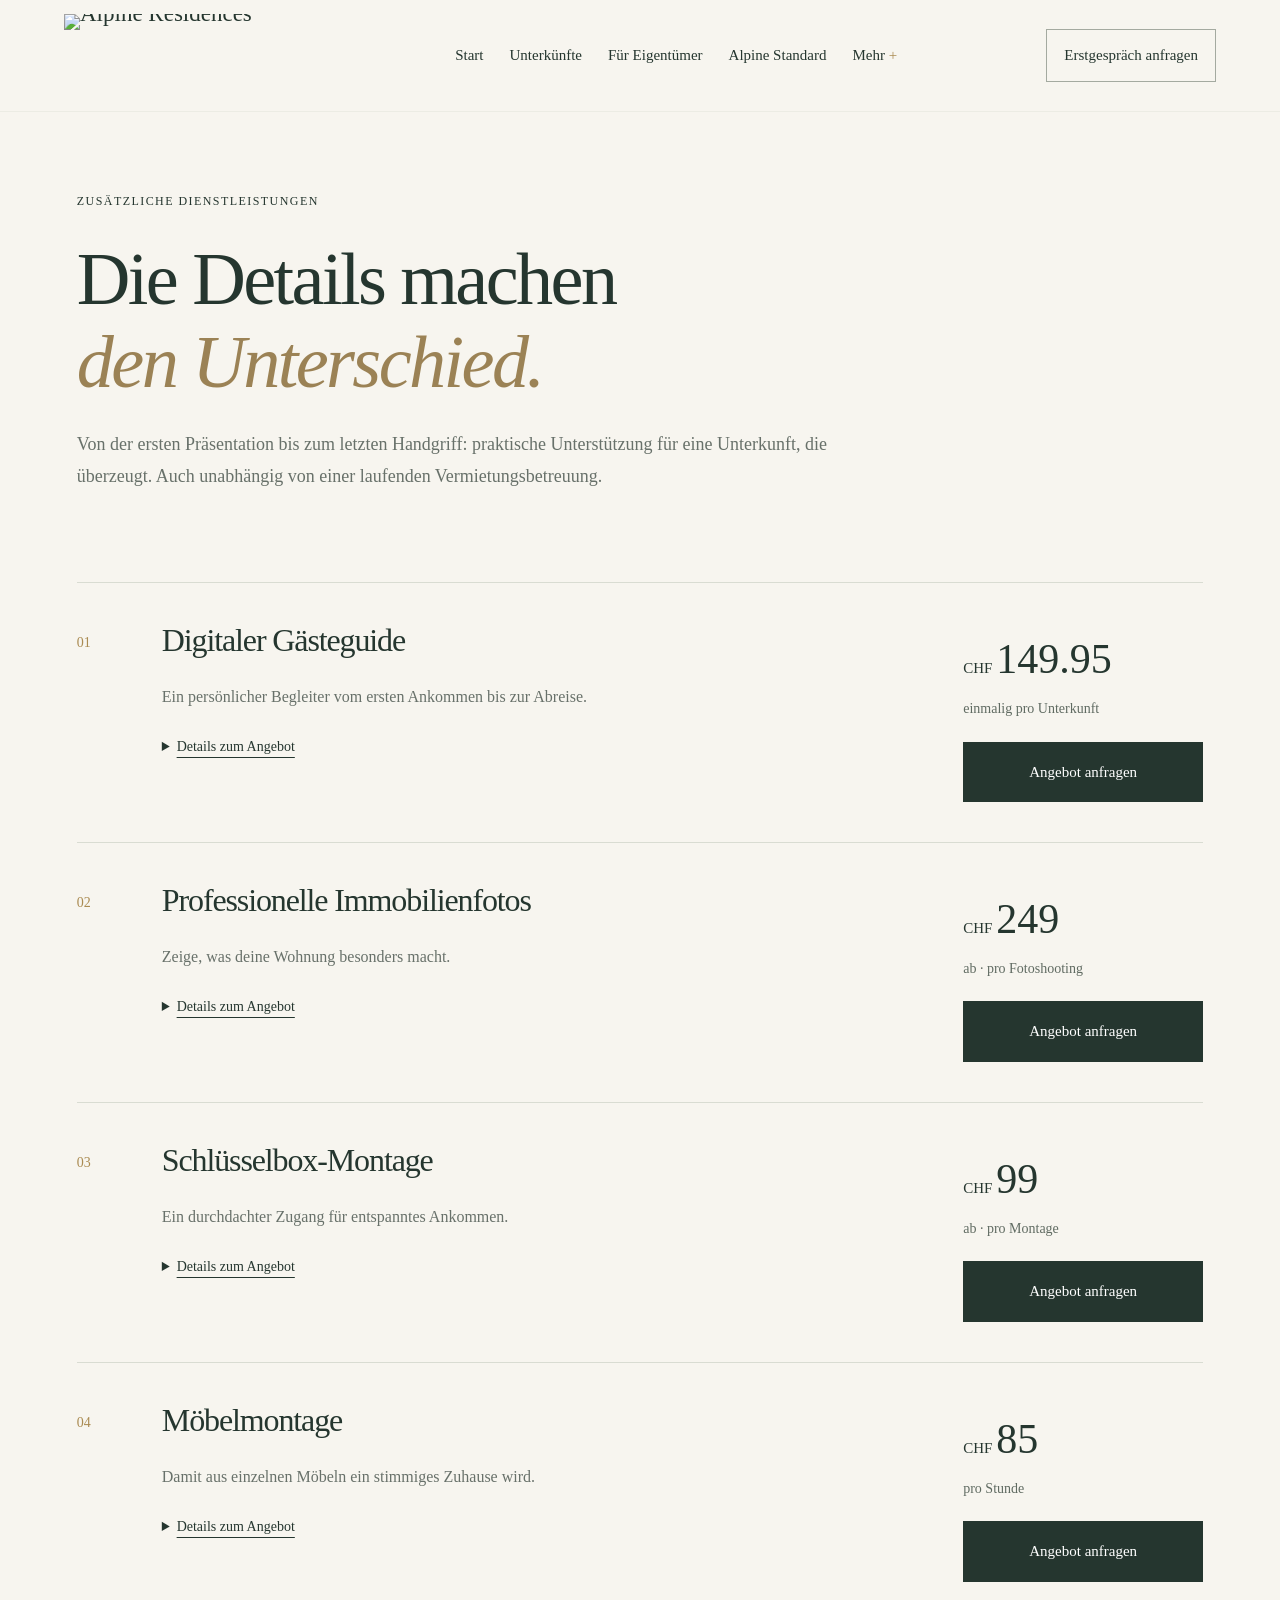
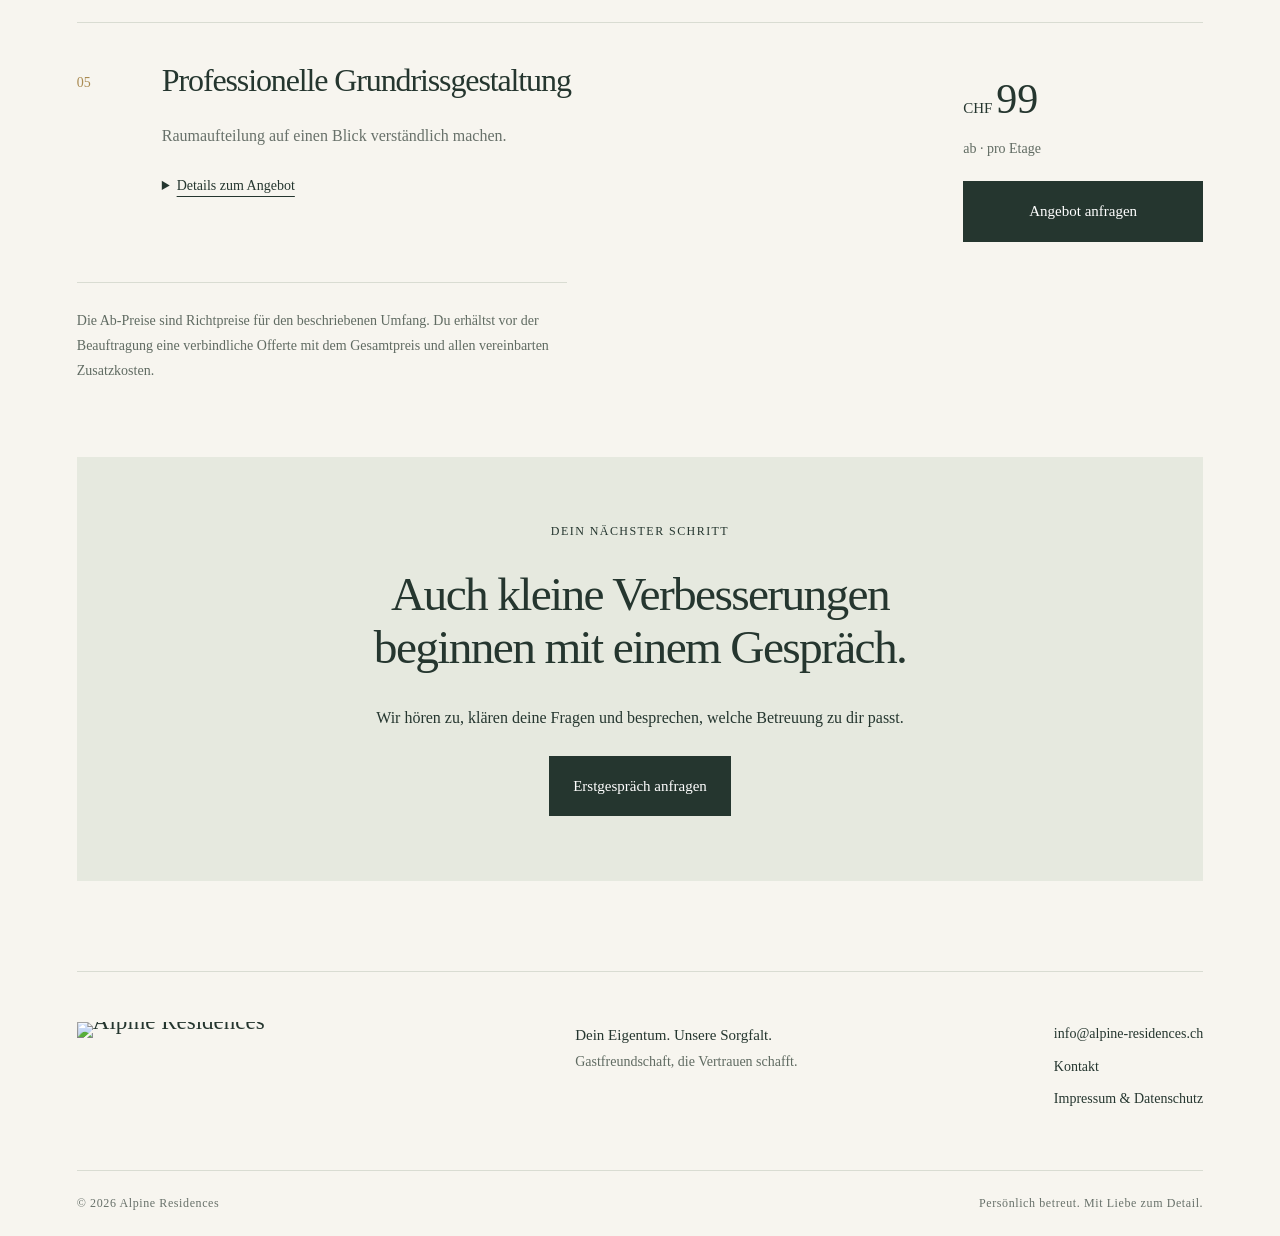
==== commit a8ddc970: "Add files via upload" ====
--- a/alpine-produkte.html
+++ b/alpine-produkte.html
@@ -1,5 +1 @@
-<!doctype html><html lang="de-CH"><head><meta charset="utf-8"><meta name="viewport" content="width=device-width, initial-scale=1"><meta name="robots" content="noindex,nofollow"><meta name="description" content="Alpine Residences – Ferienwohnungen und persönliche Vermietungsbetreuung in der Zentralschweiz."><title>Alpine Produkte | Alpine Residences</title><link rel="stylesheet" href="styles.css"><script src="app.js" defer></script><link rel="stylesheet" href="products.css"></head><body><a href="#main" class="skip">Zum Inhalt</a><div class="preview">PRIVATE VORSCHAU <span>· Gemeinsam gestalten wir Alpine Residences.</span></div><header><a class="brand brand-lockup" href="index.html" aria-label="Alpine Residences – Startseite"><img class="brand-lockup-image" src="assets/alpine-residences-lockup.png" alt="Alpine Residences" width="2135" height="736"></a><button class="menu-toggle" aria-expanded="false" aria-controls="navigation">Menü ☰</button><nav id="navigation"><a href="index.html">Start</a><a href="unterkuenfte.html" >Unterkünfte</a><a href="eigentuemer.html" >Für Eigentümer</a><a href="alpine-produkte.html" aria-current="page">Alpine Produkte</a><details class="more"><summary>Mehr</summary><div><a href="standard.html">Alpine Standard</a><a href="potenzialrechner.html">Rechner</a><a href="ueber-uns.html">Über uns</a><a href="kontakt.html">Kontakt & Zusammenarbeit</a></div></details></nav><a class="header-cta" href="objektanalyse.html">Objekt vorstellen <span aria-hidden="true">↗</span></a></header><main id="main"><section class="product-hero wrap"><div class="product-intro"><p class="eyebrow">ALPINE PRODUKTE · FÜR GASTGEBER</p><h1>Ein guter Aufenthalt<br>beginnt mit einem<br><em>guten Gefühl.</em></h1><p class="lead">Deine Wohnung ist persönlich. Dein Gästeguide sollte es auch sein. Wir gestalten einen digitalen Begleiter, der deine Gäste willkommen heisst und die wichtigen Fragen schon vor der Anreise beantwortet.</p><div class="actions"><a class="button" href="#gaesteguide">Gästeguide entdecken ↓</a><a class="text-link" href="gaesteguide-demo.html">Beispiel ansehen ↗</a></div><p class="product-caption">Individuell für deine Wohnung. Übersichtlich auf dem Smartphone.</p></div><a class="phone-scene" href="gaesteguide-demo.html" aria-label="Interaktiven Beispiel-Gästeguide Bergnest öffnen"><div class="phone"><div class="phone-top"><span>ALPINE RESIDENCES</span><span>◦ ◦ ◦</span></div><div class="mini-landscape"><span>DEIN ZUHAUSE AUF ZEIT</span><h2>Willkommen<br>im Bergnest.</h2><svg viewBox="0 0 400 140" aria-hidden="true"><path d="M0 140V100L95 15L180 100L255 40L400 140" fill="#9ba58d"/><path d="M0 140L135 55L215 120L315 35L400 100V140" fill="#587166"/><path d="M0 140L90 110L170 135L300 90L400 140" fill="#253e34"/></svg></div><div class="phone-content"><p>Schön, dass du da bist.</p><div class="mini-facts"><span>CHECK-IN<b>18:00</b></span><span>CHECK-OUT<b>11:00</b></span></div><div class="mini-row">⌂ &nbsp; Ankommen <span>↗</span></div><div class="mini-row">≈ &nbsp; Deine Auszeit <span>↗</span></div><div class="mini-row">◇ &nbsp; Gut zu wissen <span>↗</span></div><p class="mini-note">Weniger suchen. Mehr Ferien.</p></div></div><span class="preview-tag">BEISPIEL ÖFFNEN ↗</span></a></section>
-<section class="product-band"><div class="wrap"><span>Auf deine Wohnung abgestimmt</span><span>Einfach per Link teilen</span><span>Alle wichtigen Infos an einem Ort</span></div></section>
-<section class="wrap product-detail" id="gaesteguide"><div><p class="eyebrow">01 / DIGITALER GÄSTEGUIDE</p><h2>Deine Gastfreundschaft.<br><em>Digital weitergedacht.</em></h2><p>Vom ersten Willkommen bis zur Schlüsselrückgabe: Wir bringen deine Informationen in eine klare, liebevoll gestaltete Form. Mit den Details deiner Wohnung und Tipps, die zu deinem Standort passen.</p><p>Der Guide orientiert sich an unserem eigenen Gästeguide aus Stans. Die Beispielansicht zeigt dir die Gestaltung und ausgewählte Funktionen anhand einer erfundenen Unterkunft.</p><a class="text-link" href="gaesteguide-demo.html">Den Guide selbst ausprobieren ↗</a></div><aside class="product-price"><p class="eyebrow">FÜR EINE WOHNUNG</p><h3>Dein vollständiger Gästeguide</h3><p class="amount"><span>CHF</span> 149.95</p><p>Einmalig für die Erstellung eines personalisierten digitalen Gästeguides.</p><ul><li>Individuelle Begrüssung & Gestaltung</li><li>Anreise, Check-in & Check-out</li><li>WLAN, Ausstattung & Hausregeln</li><li>Passende Ausflugs- & Restauranttipps</li><li>Kontakt & hilfreiche Informationen</li><li>Ansicht für Smartphone und Computer</li></ul><a class="button" href="mailto:info@alpine-residences.ch?subject=Anfrage%20digitaler%20G%C3%A4steguide&body=Hallo%20Alpine%20Residences%2C%0A%0Aich%20interessiere%20mich%20f%C3%BCr%20einen%20personalisierten%20G%C3%A4steguide%20f%C3%BCr%20CHF%20149.95.%0A%0AWohnungsname%3A%0AOrt%3A%0AAnzahl%20Wohnungen%3A%0AW%C3%BCnsche%3A">Gästeguide anfragen ↗</a><p class="small">Unverbindliche Anfrage per E-Mail. Inhalte, Bereitstellung und mögliche spätere Anpassungen stimmen wir vor dem Start gemeinsam ab.</p></aside></section>
-<section class="product-process wrap"><p class="eyebrow">SO ENTSTEHT DEIN GUIDE</p><h2>Von deiner Wohnung.<br>Für deine Gäste.</h2><div class="product-steps"><article><span>01</span><h3>Du erzählst.</h3><p>Du sendest uns die Informationen zu deiner Wohnung, deine Hinweise und persönlichen Empfehlungen.</p></article><article><span>02</span><h3>Wir gestalten.</h3><p>Wir strukturieren die Inhalte und gestalten daraus einen digitalen Guide, der zu deiner Unterkunft passt.</p></article><article><span>03</span><h3>Gemeinsam abrunden.</h3><p>Du prüfst die Vorschau. Nach der Abstimmung erhältst du deinen fertigen Guide zum Teilen mit deinen Gästen.</p></article></div></section>
-<section class="wrap product-faq"><div><p class="eyebrow">GUT ZU WISSEN</p><h2>Persönlich.<br>Bis ins Detail.</h2></div><div><details><summary>Auch ohne Vermietungsbetreuung buchbar?</summary><p>Ja. Den digitalen Gästeguide kannst du als eigenständiges Alpine Produkt für deine Wohnung anfragen.</p></details><details><summary>Was muss ich bereitstellen?</summary><p>Den Namen deiner Unterkunft, Anreise- und Aufenthaltsinformationen, Hausregeln, Kontaktdaten sowie deine Wünsche und Empfehlungen. Gemeinsam klären wir, welche Inhalte noch fehlen.</p></details><details><summary>Wie erhalten meine Gäste den Guide?</summary><p>Der digitale Guide lässt sich über einen Link auf Smartphone und Computer öffnen. Wie wir ihn für deine Unterkunft bereitstellen, vereinbaren wir vor der Erstellung.</p></details><details><summary>Was zeigt die Beispielansicht?</summary><p>Eine Auswahl der Funktionen und Inhalte. «Bergnest» ist eine erfundene Beispielunterkunft. Zeiten und Hinweise sind Musterangaben; echte Adressen, Passwörter und Zugangscodes werden nicht gezeigt.</p></details><details><summary>Was passiert bei späteren Änderungen?</summary><p>Melde dich bei geänderten Informationen bei uns. Umfang und mögliche Kosten für spätere Anpassungen besprechen wir vorab.</p></details></div></section></main><footer class="wrap"><div class="footer-top"><a class="brand brand-lockup" href="index.html" aria-label="Alpine Residences – Startseite"><img class="brand-lockup-image" src="assets/alpine-residences-lockup.png" alt="Alpine Residences" width="2135" height="736"></a><p>Ankommen. Durchatmen. Zuhause sein.<br><span class="small">Buochs · Stans · Zentralschweiz</span></p><div><a href="mailto:info@alpine-residences.ch">info@alpine-residences.ch</a><a href="kontakt.html">Kontakt</a><a href="ueber-uns.html">Über uns</a><a href="rechtliches.html">Hinweise zur Vorschau</a></div></div><div class="footer-bottom"><span>© 2026 Alpine Residences</span><span>Mit Sorgfalt. In der Zentralschweiz.</span></div></footer></body></html>+<!doctype html><html lang="de-CH"><head><meta charset="utf-8"><meta name="viewport" content="width=device-width, initial-scale=1"><meta name="description" content="Alpine Residences – persönliche Ferienwohnungsbetreuung, Vermietung und Services für Eigentümer."><title>Zusätzliche Dienstleistungen | Alpine Residences</title><link rel="stylesheet" href="styles.css"><link rel="stylesheet" href="refinement.css"><script src="app.js" defer></script></head><body><a href="#main" class="skip">Zum Inhalt</a><header><a class="brand brand-lockup" href="index.html" aria-label="Alpine Residences – Startseite"><img class="brand-lockup-image" src="assets/alpine-residences-lockup.png" alt="Alpine Residences" width="2135" height="736"></a><button class="menu-toggle" aria-expanded="false" aria-controls="navigation">Menü</button><nav id="navigation" aria-label="Hauptnavigation"><a href="index.html" >Start</a><a href="unterkuenfte.html" >Unterkünfte</a><a href="eigentuemer.html" >Für Eigentümer</a><a href="standard.html" >Alpine Standard</a><details class="more"><summary>Mehr</summary><div><a href="alpine-produkte.html" aria-current="page">Zusätzliche Dienstleistungen</a><a href="potenzialrechner.html" >Potenzialrechner</a><a href="ueber-uns.html" >Über uns</a><a href="kontakt.html" >Kontakt</a></div></details></nav><a class="header-cta" href="objektanalyse.html">Erstgespräch anfragen</a></header><main id="main"><section class="page-head wrap"><p class="eyebrow">ZUSÄTZLICHE DIENSTLEISTUNGEN</p><h1>Die Details machen<br><em>den Unterschied.</em></h1><p class="lead">Von der ersten Präsentation bis zum letzten Handgriff: praktische Unterstützung für eine Unterkunft, die überzeugt. Auch unabhängig von einer laufenden Vermietungsbetreuung.</p></section><section class="wrap service-offers"><article class="service-offer"><div class="service-number">01</div><div class="service-description"><h2>Digitaler Gästeguide</h2><p>Ein persönlicher Begleiter vom ersten Ankommen bis zur Abreise.</p><details><summary>Details zum Angebot</summary><ul><li>Individuelle Begrüssung und Gestaltung</li><li>Anreise, Check-in, WLAN und Hausregeln</li><li>Passende Empfehlungen für die Umgebung</li><li>Check-out und wichtige Kontakte</li><li>Für Smartphone und Computer</li></ul><p>Du lieferst die Angaben zu deiner Wohnung. Wir strukturieren und gestalten daraus deinen vollständigen digitalen Guide. Bereitstellung und spätere Anpassungen vereinbaren wir gemeinsam.</p><a class="text-link" href="gaesteguide-demo.html">Gästeguide ansehen</a></details></div><div class="service-cost"><p>CHF <strong>149.95</strong><small>einmalig pro Unterkunft</small></p><a class="button" href="mailto:info@alpine-residences.ch?subject=Anfrage%3A%20Digitaler%20G%C3%A4steguide">Angebot anfragen</a></div></article><article class="service-offer"><div class="service-number">02</div><div class="service-description"><h2>Professionelle Immobilienfotos</h2><p>Zeige, was deine Wohnung besonders macht.</p><details><summary>Details zum Angebot</summary><ul><li>Innenaufnahmen einer vorbereiteten Wohnung</li><li>Bis zu 10 bearbeitete Bilder im Einstiegspaket</li><li>Abgestimmte Bildauswahl für Inserate</li><li>Digitale Übergabe in Webauflösung und hoher Auflösung</li></ul><p>Umfang, Anfahrt und gewünschte zusätzliche Aufnahmen klären wir in der Offerte. Drohnenaufnahmen und aufwendiges Styling sind separat zu vereinbaren.</p></details></div><div class="service-cost"><p>CHF <strong>249</strong><small>ab · pro Fotoshooting</small></p><a class="button" href="mailto:info@alpine-residences.ch?subject=Anfrage%3A%20Professionelle%20Immobilienfotos">Angebot anfragen</a></div></article><article class="service-offer"><div class="service-number">03</div><div class="service-description"><h2>Schlüsselbox-Montage</h2><p>Ein durchdachter Zugang für entspanntes Ankommen.</p><details><summary>Details zum Angebot</summary><ul><li>Abstimmung eines geeigneten Montageorts</li><li>Montage einer bereitgestellten Schlüsselbox</li><li>Funktionsprüfung und Einweisung</li></ul><p>Richtpreis für eine einfache Montage an geeignetem Untergrund. Schlüsselbox, Spezialmaterial und Anfahrt werden bei Bedarf separat offeriert. Die Zustimmung des Eigentümers und gegebenenfalls der Verwaltung muss vorliegen.</p></details></div><div class="service-cost"><p>CHF <strong>99</strong><small>ab · pro Montage</small></p><a class="button" href="mailto:info@alpine-residences.ch?subject=Anfrage%3A%20Schl%C3%BCsselbox-Montage">Angebot anfragen</a></div></article><article class="service-offer"><div class="service-number">04</div><div class="service-description"><h2>Möbelmontage</h2><p>Damit aus einzelnen Möbeln ein stimmiges Zuhause wird.</p><details><summary>Details zum Angebot</summary><ul><li>Aufbau von Betten, Tischen, Kommoden und Regalen</li><li>Montage nach Herstelleranleitung</li><li>Abschliessende Sicht- und Funktionskontrolle</li></ul><p>Abrechnung nach vereinbartem Zeitaufwand, mindestens eine Stunde. Anfahrt, Material, Entsorgung und Arbeiten mit zwei Personen werden vorab separat vereinbart. Keine Elektro- oder Sanitäranschlüsse.</p></details></div><div class="service-cost"><p>CHF <strong>85</strong><small>pro Stunde</small></p><a class="button" href="mailto:info@alpine-residences.ch?subject=Anfrage%3A%20M%C3%B6belmontage">Angebot anfragen</a></div></article><article class="service-offer"><div class="service-number">05</div><div class="service-description"><h2>Professionelle Grundrissgestaltung</h2><p>Raumaufteilung auf einen Blick verständlich machen.</p><details><summary>Details zum Angebot</summary><ul><li>Aufbereitung eines vorhandenen Plans</li><li>Klare Raumbezeichnungen und ansprechende Gestaltung</li><li>2D-Grundriss für Inserate und Gästeunterlagen</li><li>Digitale Ausgabe als PNG und PDF</li></ul><p>Der Einstiegspreis gilt für die grafische Aufbereitung einer vorhandenen, lesbaren Vorlage. Aufmass vor Ort, 3D-Ansichten und zusätzliche Varianten werden separat offeriert.</p></details></div><div class="service-cost"><p>CHF <strong>99</strong><small>ab · pro Etage</small></p><a class="button" href="mailto:info@alpine-residences.ch?subject=Anfrage%3A%20Professionelle%20Grundrissgestaltung">Angebot anfragen</a></div></article><p class="small service-terms">Die Ab-Preise sind Richtpreise für den beschriebenen Umfang. Du erhältst vor der Beauftragung eine verbindliche Offerte mit dem Gesamtpreis und allen vereinbarten Zusatzkosten.</p></section><section class="call wrap"><p class="eyebrow">DEIN NÄCHSTER SCHRITT</p><h2>Auch kleine Verbesserungen<br>beginnen mit einem Gespräch.</h2><p>Wir hören zu, klären deine Fragen und besprechen, welche Betreuung zu dir passt.</p><a class="button" href="objektanalyse.html">Erstgespräch anfragen</a></section></main><footer class="wrap"><div class="footer-top"><a class="brand brand-lockup" href="index.html" aria-label="Alpine Residences – Startseite"><img class="brand-lockup-image" src="assets/alpine-residences-lockup.png" alt="Alpine Residences" width="2135" height="736"></a><p>Dein Eigentum. Unsere Sorgfalt.<br><span class="small">Gastfreundschaft, die Vertrauen schafft.</span></p><div><a href="mailto:info@alpine-residences.ch">info@alpine-residences.ch</a><a href="kontakt.html">Kontakt</a><a href="rechtliches.html">Impressum & Datenschutz</a></div></div><div class="footer-bottom"><span>© 2026 Alpine Residences</span><span>Persönlich betreut. Mit Liebe zum Detail.</span></div></footer></body></html>
--- a/styles.css
+++ b/styles.css
@@ -1,4 +1,4 @@
-:root{--paper:#f7f5ef;--ink:#25362f;--muted:#68716a;--gold:#aa8b52;--line:#d9dcd2}*{box-sizing:border-box}body{margin:0;background:var(--paper);color:var(--ink);font-family:Arial,sans-serif;font-size:16px;line-height:1.65}a{color:inherit;text-decoration:none}button,input,select,textarea{font:inherit}button,a,input,summary,select,textarea{outline-offset:5px}h1,h2,h3,p{margin:0 0 24px}h1,h2,h3{font-family:Georgia,serif;font-weight:400;line-height:1.12;letter-spacing:-.035em}h1{font-size:clamp(44px,5.8vw,84px)}h2{font-size:clamp(32px,3.7vw,51px)}h3{font-size:27px}em{font-weight:400;color:#9b8255}p{max-width:70ch}small,.small{font-size:13px;line-height:1.7;color:var(--muted)}.wrap{width:min(1220px,88%);margin-inline:auto}.eyebrow{font-size:11px;letter-spacing:.21em;font-weight:600;margin-bottom:26px}.preview{text-align:center;background:#e7e5dc;font-size:10px;letter-spacing:.16em;padding:7px 16px}.preview span{letter-spacing:.04em}header{height:108px;display:flex;align-items:center;justify-content:space-between;padding:0 5%;gap:25px;position:relative;z-index:10;background:var(--paper)}.brand{display:flex;align-items:center;gap:15px;font-family:Georgia,serif;font-size:23px;letter-spacing:.1em;line-height:1.1}.brand small{display:block;font-family:Arial,sans-serif;font-size:9px;letter-spacing:.36em;margin-top:7px}.mark{font-size:32px;color:var(--gold);border-right:1px solid var(--line);padding-right:17px;letter-spacing:-.13em}.mark span{font-size:25px}nav{display:flex;align-items:center;gap:26px;font-size:13px}nav a[aria-current]{border-bottom:1px solid var(--gold)}.header-cta{font-size:12px;border:1px solid #a4aaa0;padding:12px 17px}.header-cta span{margin-left:20px}.more{position:relative}.more summary{cursor:pointer;list-style:none}.more summary:after{content:' +';color:var(--gold)}.more div{position:absolute;right:0;top:32px;background:var(--paper);padding:22px;width:220px;box-shadow:0 12px 28px #0002}.more a{display:block;margin-bottom:13px}.menu-toggle{display:none}.hero{position:relative;min-height:710px;color:#fff;display:flex;flex-direction:column;justify-content:center;background:#42635a}.hero-image{position:absolute;inset:0;background:linear-gradient(90deg,#122a29c9,#122a2930),url('https://images.unsplash.com/photo-1464822759023-fed622ff2c3b?auto=format&fit=crop&w=2000&q=85') center 52%/cover}.hero-copy{position:relative;padding-block:70px 110px}.hero h1{font-size:clamp(54px,6.3vw,94px);max-width:750px;line-height:1.02;letter-spacing:-.045em}.hero h1 em{color:#e6d8b8}.hero p:not(.eyebrow){font-size:17px;color:#f3f0e8;line-height:1.8}.hero-bottom{position:absolute;bottom:28px;left:6%;display:flex;justify-content:space-between;font-size:10px;letter-spacing:.14em}.actions{display:flex;gap:16px;flex-wrap:wrap;margin-top:32px}.button{display:inline-flex;align-items:center;justify-content:space-between;gap:30px;background:var(--ink);color:#fff;border:1px solid var(--ink);padding:16px 23px;font-size:13px;cursor:pointer}.hero .button{background:var(--paper);color:var(--ink);border-color:var(--paper)}.hero .ghost{background:transparent;color:#fff;border-color:#ffffff75}.button:hover,.header-cta:hover{background:#a58a56;color:white;border-color:#a58a56}.opening{padding-block:105px 75px;text-align:center}.opening p{margin-inline:auto}.lead{font-size:18px;color:var(--muted);line-height:1.8}.opening .lead{max-width:720px}.split{display:grid;grid-template-columns:1fr 1fr;gap:30px}.feature{min-height:460px;padding:45px;display:flex;align-items:flex-end}.guest{background:#e7ebe2}.owner{background:#e9e1d2}.feature p{max-width:34ch}.feature h2{font-size:45px}.text-link{display:inline-flex;gap:35px;padding-block:8px;border-bottom:1px solid var(--gold);font-size:14px}.editorial{display:grid;grid-template-columns:1fr 1fr;gap:80px;padding-block:110px}.editorial p{color:var(--muted)}.call{text-align:center;background:#e6e9df;padding:65px 25px;margin-bottom:90px}.call .eyebrow{margin-inline:auto}.call h2{margin-bottom:30px}.page-head{padding-block:80px 65px}.page-head .lead{max-width:760px}.services{display:grid;grid-template-columns:repeat(4,1fr);gap:30px;margin-bottom:85px}.services article{border-top:1px solid var(--line);padding-top:25px}.services h3{font-size:27px;margin-top:25px}.services p{font-size:14px;color:var(--muted)}.number{color:var(--gold);font-size:13px;letter-spacing:.12em}.tinted{background:#eaece3;padding-block:70px}.packages{display:grid;grid-template-columns:repeat(3,1fr);gap:22px;margin-block:40px 25px}.package{background:var(--paper);padding:35px 28px}.package .eyebrow{margin-bottom:10px}.price{font-family:Georgia,serif;font-size:62px}.price small{font-size:30px}.package ul{list-style:none;padding:22px 0;border-top:1px solid var(--line);border-bottom:1px solid var(--line);font-size:14px;min-height:170px}.package li{margin:8px 0}.package li:before{content:'✓';color:var(--gold);margin-right:10px}.package .small{min-height:90px}.faq{padding-bottom:90px}.faq details{border-bottom:1px solid var(--line);padding:20px 0}.faq summary{cursor:pointer;font-size:18px}.faq details p{margin:20px 0 0;color:var(--muted)}.standards{padding-bottom:70px}.standards article{display:grid;grid-template-columns:50px 1fr 1fr;gap:30px;border-top:1px solid var(--line);padding:40px 0}.standards h2{font-size:33px}.standards p{color:var(--muted)}.region-grid{display:grid;grid-template-columns:1fr 1fr;gap:40px}.region-photo{height:310px;background-size:cover;background-position:center;margin-bottom:30px}.stans{background-image:url('https://images.unsplash.com/photo-1470770841072-f978cf4d019e?auto=format&fit=crop&w=1000&q=85')}.buochs{background-image:url('https://images.unsplash.com/photo-1464822759023-fed622ff2c3b?auto=format&fit=crop&w=1000&q=85')}.notice{background:#eae7dc;border-left:3px solid var(--gold);padding:25px 30px;margin-block:35px 60px;font-size:14px}.notice p{margin-bottom:0}.calculator{display:grid;grid-template-columns:1fr 1fr;gap:60px;margin-bottom:90px}label{display:block;font-size:14px;margin-bottom:20px}input,select,textarea{display:block;width:100%;padding:13px;border:1px solid #b8c0b6;background:#fffdf8;color:var(--ink);border-radius:0;margin-top:7px}input:focus,select:focus,textarea:focus{outline:2px solid var(--gold)}.result{background:var(--ink);padding:40px;color:white;align-self:start;position:sticky;top:25px}.result strong{font-family:Georgia,serif;font-size:48px;font-weight:400}.result-label{margin-bottom:10px;color:#d5decf}.result .small{color:#c2cdbf}.result dl{margin-block:30px}.result dl div{display:flex;justify-content:space-between;gap:20px;padding:13px 0;border-bottom:1px solid #ffffff25;font-size:14px}.result dd{margin:0}.form-area{max-width:900px;margin-bottom:90px}.form-grid{display:grid;grid-template-columns:1fr 1fr;gap:0 25px}.plain{padding:45px;background:#eaece3}.prose{max-width:850px;padding-bottom:70px}.prose h2{font-size:32px;margin-top:35px}.footer-top{display:flex;justify-content:space-between;gap:35px;padding-block:50px;border-top:1px solid var(--line)}.footer-top p{font-size:14px}.footer-top>div a{display:block;font-size:13px;margin-bottom:8px}.footer-bottom{display:flex;justify-content:space-between;padding:22px 0;border-top:1px solid var(--line);font-size:10px;letter-spacing:.05em;color:var(--muted)}.skip{position:absolute;left:20px;top:-100px;background:white;z-index:99;padding:10px}.skip:focus{top:10px}@media(max-width:1050px){nav{gap:16px}.header-cta{display:none}.services{grid-template-columns:1fr 1fr}.hero{min-height:660px}}@media(max-width:720px){header{height:85px}.brand{font-size:19px}.menu-toggle{display:block;background:none;border:1px solid var(--line);padding:9px;font-size:13px}nav{display:none;position:absolute;top:85px;left:0;right:0;background:var(--paper);padding:25px;box-shadow:0 12px 20px #0002}nav.open{display:flex;align-items:flex-start;flex-direction:column}.more div{position:static;box-shadow:none;padding:15px 0}.hero{min-height:690px}.hero-copy{padding-block:65px 110px}.hero-bottom span:last-child{display:none}.hero h1{font-size:59px}.hero .eyebrow{font-size:9px}.actions{flex-direction:column;align-items:flex-start}.split,.region-grid,.packages,.editorial,.calculator,.form-grid{grid-template-columns:1fr}.opening{padding-block:65px 40px}.feature{min-height:360px;padding:32px}.editorial{gap:15px;padding-block:65px}.call{margin-bottom:40px;padding:45px 20px}.page-head{padding-block:55px 35px}.services{gap:25px}.services h3{font-size:24px}.packages{gap:18px}.package .small,.package ul{min-height:0}.standards article{grid-template-columns:30px 1fr;gap:15px}.standards article p{grid-column:2}.standards h2{font-size:28px;margin-bottom:5px}.calculator{gap:25px}.result{position:static;padding:28px}.footer-top{flex-direction:column;gap:20px}.footer-bottom{gap:15px;flex-wrap:wrap}.preview span{display:none}.region-photo{height:240px}}@media(prefers-reduced-motion:no-preference){a,button{transition:background .18s,color .18s}html{scroll-behavior:smooth}}
+:root{--paper:#f7f5ef;--ink:#25362f;--muted:#68716a;--gold:#aa8b52;--line:#d9dcd2}*{box-sizing:border-box}body{margin:0;background:var(--paper);color:var(--ink);font-family:Arial,sans-serif;font-size:16px;line-height:1.65}a{color:inherit;text-decoration:none}button,input,select,textarea{font:inherit}button,a,input,summary,select,textarea{outline-offset:5px}h1,h2,h3,p{margin:0 0 24px}h1,h2,h3{font-family:Georgia,serif;font-weight:400;line-height:1.12;letter-spacing:-.035em}h1{font-size:clamp(44px,5.8vw,84px)}h2{font-size:clamp(32px,3.7vw,51px)}h3{font-size:27px}em{font-weight:400;color:#9b8255}p{max-width:70ch}small,.small{font-size:13px;line-height:1.7;color:var(--muted)}.wrap{width:min(1220px,88%);margin-inline:auto}.eyebrow{font-size:11px;letter-spacing:.21em;font-weight:600;margin-bottom:26px}.preview{text-align:center;background:#e7e5dc;font-size:10px;letter-spacing:.16em;padding:7px 16px}.preview span{letter-spacing:.04em}header{height:108px;display:flex;align-items:center;justify-content:space-between;padding:0 5%;gap:25px;position:relative;z-index:10;background:var(--paper)}.brand{display:flex;align-items:center;gap:15px;font-family:Georgia,serif;font-size:23px;letter-spacing:.1em;line-height:1.1}.brand small{display:block;font-family:Arial,sans-serif;font-size:9px;letter-spacing:.36em;margin-top:7px}.mark{font-size:32px;color:var(--gold);border-right:1px solid var(--line);padding-right:17px;letter-spacing:-.13em}.mark span{font-size:25px}nav{display:flex;align-items:center;gap:26px;font-size:13px}nav a[aria-current]{border-bottom:1px solid var(--gold)}.header-cta{font-size:12px;border:1px solid #a4aaa0;padding:12px 17px}.header-cta span{margin-left:20px}.more{position:relative}.more summary{cursor:pointer;list-style:none}.more summary:after{content:' +';color:var(--gold)}.more div{position:absolute;right:0;top:32px;background:var(--paper);padding:22px;width:220px;box-shadow:0 12px 28px #0002}.more a{display:block;margin-bottom:13px}.menu-toggle{display:none}.hero{position:relative;min-height:710px;color:#fff;display:flex;flex-direction:column;justify-content:center;background:#42635a}.hero-image{position:absolute;inset:0;background:linear-gradient(90deg,#122a29c9,#122a2930),url('assets/berge.jpg') center 52%/cover}.hero-copy{position:relative;padding-block:70px 110px}.hero h1{font-size:clamp(54px,6.3vw,94px);max-width:750px;line-height:1.02;letter-spacing:-.045em}.hero h1 em{color:#e6d8b8}.hero p:not(.eyebrow){font-size:17px;color:#f3f0e8;line-height:1.8}.hero-bottom{position:absolute;bottom:28px;left:6%;display:flex;justify-content:space-between;font-size:10px;letter-spacing:.14em}.actions{display:flex;gap:16px;flex-wrap:wrap;margin-top:32px}.button{display:inline-flex;align-items:center;justify-content:space-between;gap:30px;background:var(--ink);color:#fff;border:1px solid var(--ink);padding:16px 23px;font-size:13px;cursor:pointer}.hero .button{background:var(--paper);color:var(--ink);border-color:var(--paper)}.hero .ghost{background:transparent;color:#fff;border-color:#ffffff75}.button:hover,.header-cta:hover{background:#a58a56;color:white;border-color:#a58a56}.opening{padding-block:105px 75px;text-align:center}.opening p{margin-inline:auto}.lead{font-size:18px;color:var(--muted);line-height:1.8}.opening .lead{max-width:720px}.split{display:grid;grid-template-columns:1fr 1fr;gap:30px}.feature{min-height:460px;padding:45px;display:flex;align-items:flex-end}.guest{background:#e7ebe2}.owner{background:#e9e1d2}.feature p{max-width:34ch}.feature h2{font-size:45px}.text-link{display:inline-flex;gap:35px;padding-block:8px;border-bottom:1px solid var(--gold);font-size:14px}.editorial{display:grid;grid-template-columns:1fr 1fr;gap:80px;padding-block:110px}.editorial p{color:var(--muted)}.call{text-align:center;background:#e6e9df;padding:65px 25px;margin-bottom:90px}.call .eyebrow{margin-inline:auto}.call h2{margin-bottom:30px}.page-head{padding-block:80px 65px}.page-head .lead{max-width:760px}.services{display:grid;grid-template-columns:repeat(4,1fr);gap:30px;margin-bottom:85px}.services article{border-top:1px solid var(--line);padding-top:25px}.services h3{font-size:27px;margin-top:25px}.services p{font-size:14px;color:var(--muted)}.number{color:var(--gold);font-size:13px;letter-spacing:.12em}.tinted{background:#eaece3;padding-block:70px}.packages{display:grid;grid-template-columns:repeat(3,1fr);gap:22px;margin-block:40px 25px}.package{background:var(--paper);padding:35px 28px}.package .eyebrow{margin-bottom:10px}.price{font-family:Georgia,serif;font-size:62px}.price small{font-size:30px}.package ul{list-style:none;padding:22px 0;border-top:1px solid var(--line);border-bottom:1px solid var(--line);font-size:14px;min-height:170px}.package li{margin:8px 0}.package li:before{content:'✓';color:var(--gold);margin-right:10px}.package .small{min-height:90px}.faq{padding-bottom:90px}.faq details{border-bottom:1px solid var(--line);padding:20px 0}.faq summary{cursor:pointer;font-size:18px}.faq details p{margin:20px 0 0;color:var(--muted)}.standards{padding-bottom:70px}.standards article{display:grid;grid-template-columns:50px 1fr 1fr;gap:30px;border-top:1px solid var(--line);padding:40px 0}.standards h2{font-size:33px}.standards p{color:var(--muted)}.region-grid{display:grid;grid-template-columns:1fr 1fr;gap:40px}.region-photo{height:310px;background-size:cover;background-position:center;margin-bottom:30px}.stans{background-image:url('assets/see.jpg')}.buochs{background-image:url('assets/berge.jpg')}.notice{background:#eae7dc;border-left:3px solid var(--gold);padding:25px 30px;margin-block:35px 60px;font-size:14px}.notice p{margin-bottom:0}.calculator{display:grid;grid-template-columns:1fr 1fr;gap:60px;margin-bottom:90px}label{display:block;font-size:14px;margin-bottom:20px}input,select,textarea{display:block;width:100%;padding:13px;border:1px solid #b8c0b6;background:#fffdf8;color:var(--ink);border-radius:0;margin-top:7px}input:focus,select:focus,textarea:focus{outline:2px solid var(--gold)}.result{background:var(--ink);padding:40px;color:white;align-self:start;position:sticky;top:25px}.result strong{font-family:Georgia,serif;font-size:48px;font-weight:400}.result-label{margin-bottom:10px;color:#d5decf}.result .small{color:#c2cdbf}.result dl{margin-block:30px}.result dl div{display:flex;justify-content:space-between;gap:20px;padding:13px 0;border-bottom:1px solid #ffffff25;font-size:14px}.result dd{margin:0}.form-area{max-width:900px;margin-bottom:90px}.form-grid{display:grid;grid-template-columns:1fr 1fr;gap:0 25px}.plain{padding:45px;background:#eaece3}.prose{max-width:850px;padding-bottom:70px}.prose h2{font-size:32px;margin-top:35px}.footer-top{display:flex;justify-content:space-between;gap:35px;padding-block:50px;border-top:1px solid var(--line)}.footer-top p{font-size:14px}.footer-top>div a{display:block;font-size:13px;margin-bottom:8px}.footer-bottom{display:flex;justify-content:space-between;padding:22px 0;border-top:1px solid var(--line);font-size:10px;letter-spacing:.05em;color:var(--muted)}.skip{position:absolute;left:20px;top:-100px;background:white;z-index:99;padding:10px}.skip:focus{top:10px}@media(max-width:1050px){nav{gap:16px}.header-cta{display:none}.services{grid-template-columns:1fr 1fr}.hero{min-height:660px}}@media(max-width:720px){header{height:85px}.brand{font-size:19px}.menu-toggle{display:block;background:none;border:1px solid var(--line);padding:9px;font-size:13px}nav{display:none;position:absolute;top:85px;left:0;right:0;background:var(--paper);padding:25px;box-shadow:0 12px 20px #0002}nav.open{display:flex;align-items:flex-start;flex-direction:column}.more div{position:static;box-shadow:none;padding:15px 0}.hero{min-height:690px}.hero-copy{padding-block:65px 110px}.hero-bottom span:last-child{display:none}.hero h1{font-size:59px}.hero .eyebrow{font-size:9px}.actions{flex-direction:column;align-items:flex-start}.split,.region-grid,.packages,.editorial,.calculator,.form-grid{grid-template-columns:1fr}.opening{padding-block:65px 40px}.feature{min-height:360px;padding:32px}.editorial{gap:15px;padding-block:65px}.call{margin-bottom:40px;padding:45px 20px}.page-head{padding-block:55px 35px}.services{gap:25px}.services h3{font-size:24px}.packages{gap:18px}.package .small,.package ul{min-height:0}.standards article{grid-template-columns:30px 1fr;gap:15px}.standards article p{grid-column:2}.standards h2{font-size:28px;margin-bottom:5px}.calculator{gap:25px}.result{position:static;padding:28px}.footer-top{flex-direction:column;gap:20px}.footer-bottom{gap:15px;flex-wrap:wrap}.preview span{display:none}.region-photo{height:240px}}@media(prefers-reduced-motion:no-preference){a,button{transition:background .18s,color .18s}html{scroll-behavior:smooth}}
 
 /* Owner page: personal introduction and transparent collaboration. */
 .owner-hero{display:grid;grid-template-columns:minmax(0,1.35fr) minmax(0,1fr);gap:65px;align-items:center;padding-block:75px 65px}.owner-hero h1{font-size:clamp(44px,5.2vw,72px)}.owner-hero .lead{font-size:17px;max-width:58ch}.owner-note{background:#e8e5d9;padding:42px 36px;border-top:3px solid var(--gold)}.owner-note h2{font-size:34px;line-height:1.2}.owner-note p{font-size:15px}.owner-note strong{font-weight:600}.note-signature{display:flex;gap:20px;align-items:center;padding-top:23px;border-top:1px solid #cccabd;font-size:12px;line-height:1.8}.owner-principles{display:grid;grid-template-columns:repeat(3,1fr);border-top:1px solid var(--line);border-bottom:1px solid var(--line);gap:25px;padding-block:22px}.owner-principles p{margin:0;font-size:13px}.owner-principles span{color:var(--gold);margin-right:12px;font-size:11px}.owner-intro{padding-block:80px 55px}.owner-process{background:var(--ink);color:var(--paper);padding-block:75px;margin-bottom:80px;scroll-margin-top:25px}.owner-process>.wrap{display:grid;grid-template-columns:1fr 1.35fr;gap:70px}.process-heading p:not(.eyebrow){color:#cbd3c6;font-size:16px;max-width:32ch}.process-list article{display:grid;grid-template-columns:30px 1fr;gap:20px;border-top:1px solid #ffffff30;padding-block:26px 12px}.process-list h3{font-size:28px;letter-spacing:-.02em}.process-list p{font-size:14px;color:#d5dccf}.process-list .process-outcome{color:#ddcda9;font-size:12px}.owner-scenarios{display:grid;grid-template-columns:1fr 1.35fr;gap:70px;margin-bottom:80px}.owner-scenarios>div>p:not(.eyebrow){color:var(--muted);max-width:35ch}.scenario-list article{border-top:1px solid var(--line);padding-top:25px;margin-bottom:25px}.scenario-list h3{font-size:26px}.scenario-list p{font-size:15px;color:var(--muted)}.owner-call>p{margin-inline:auto;max-width:62ch}.direct-mail{display:block;font-size:13px;margin-top:22px;text-decoration:underline;text-underline-offset:4px}.image-caption{font-size:11px;color:var(--muted);margin:-20px 0 25px}.owner-hero .actions{gap:16px 24px;align-items:center}@media(max-width:900px){.owner-hero{gap:30px}.owner-note{padding:30px 25px}.owner-note h2{font-size:29px}.owner-process>.wrap,.owner-scenarios{gap:35px}.owner-principles{gap:15px}}@media(max-width:720px){.owner-hero,.owner-process>.wrap,.owner-scenarios{grid-template-columns:1fr}.owner-hero{padding-block:45px 35px;gap:30px}.owner-hero h1{font-size:45px}.owner-principles{grid-template-columns:1fr;gap:15px}.owner-intro{padding-block:50px 25px}.owner-process{padding-block:45px;margin-bottom:45px}.process-heading p:not(.eyebrow){max-width:none}.owner-scenarios{margin-bottom:45px}.process-list article{gap:13px}.process-list h3{font-size:26px}.direct-mail{overflow-wrap:anywhere}.owner-hero .actions{align-items:flex-start}}/* A shared serif family, with quieter and readable supporting text. */
@@ -36,9 +36,10 @@
 .brand-wordmark small{display:block;font-family:inherit;font-size:9px;letter-spacing:.36em;margin-top:7px;color:var(--muted)}
 @media(max-width:720px){header{height:88px}.brand-lockup{gap:11px}.brand-symbol{width:62px;height:62px;padding:4px}.brand-wordmark{font-size:20px}.brand-wordmark small{font-size:8px}nav{top:88px}}
 
-.stay-intro{padding:55px 0 32px}.stay-intro h1{font-size:clamp(40px,4.7vw,65px);margin-bottom:22px}.stay-intro>p:not(.eyebrow){color:var(--muted);max-width:65ch;font-size:17px}.stay-explorer{display:grid;grid-template-columns:1.65fr 1fr;gap:24px;margin-bottom:75px;align-items:stretch}.map-panel{background:#eeefe6;border:1px solid #d9ddce;padding:27px 24px 20px}.map-top,.map-bottom{display:flex;justify-content:space-between;gap:15px;align-items:center}.map-top .eyebrow{margin:0;font-size:10px}.map-key{font-size:12px;color:#5a6757}.map-key i{display:inline-block;width:7px;height:7px;border-radius:50%;background:#ad8b4f;margin-right:7px}.swiss-map{width:100%;display:block;margin:4px 0}.country-label{font:13px Georgia;letter-spacing:6px;fill:#7e8c75}.region-label{font:10px Georgia;letter-spacing:2px;fill:#6e795e}.leader{fill:none;stroke:#9d7d42;stroke-width:1.5}.location-dot{fill:#a7864e;stroke:#fffdf5;stroke-width:2}.map-label-bg{fill:#25362f;stroke:#b39a65}.map-label{fill:#fffdf5;font:19px Georgia}.swiss-map a:hover .map-label-bg,.swiss-map a:focus .map-label-bg{fill:#746544}.map-bottom{font-size:11px;color:#68705f;padding-bottom:20px;border-bottom:1px solid #d1d5c6}.place-switch{display:flex;gap:12px;margin-top:18px}.place-switch button{background:transparent;color:#485747;border:1px solid #bcc4b3;padding:13px 17px;flex:1;text-align:left;cursor:pointer;font-size:12px}.place-switch button span{font-size:18px;margin:0 15px}.place-switch button[aria-pressed=true]{background:#25362f;border-color:#25362f;color:#f7f5ef}.place-detail{border:1px solid #dddccf;background:#fdfbf5;scroll-margin-top:20px}.place-image{height:185px;background-size:cover;background-position:center}.place-image.stans{background-image:url('https://images.unsplash.com/photo-1470770841072-f978cf4d019e?auto=format&fit=crop&w=800&q=85')}.place-image.buochs{background-image:url('https://images.unsplash.com/photo-1464822759023-fed622ff2c3b?auto=format&fit=crop&w=800&q=85')}.image-note{font-size:10px;color:var(--muted);padding:6px 24px;margin:0}.place-copy{padding:20px 28px 28px}.place-copy .eyebrow{font-size:10px;margin-bottom:12px}.place-copy h2{font-size:45px;margin-bottom:16px}.place-copy>p:not(.eyebrow){font-size:15px;color:var(--muted)}.place-facts{display:flex;gap:8px;flex-wrap:wrap;margin-bottom:22px}.place-facts span{font-size:12px;border:1px solid #dddccf;border-radius:20px;padding:4px 10px}.place-copy .availability-note{font-size:12px;margin:20px 0 0}.stay-section-title{margin-bottom:35px}.region-grid article{scroll-margin-top:30px}@media(max-width:800px){.stay-explorer{grid-template-columns:1fr}.stay-intro{padding-top:40px}.map-panel{padding:20px 14px}.map-bottom{flex-direction:column;align-items:flex-start;gap:5px}.map-top{gap:10px}.map-top .eyebrow{font-size:9px}.map-key{font-size:10px}.place-image{height:210px}.place-switch button{padding:12px}.place-switch button span{margin:0 8px}.stay-intro h1{font-size:42px}.stay-explorer{margin-bottom:50px}}.atlas-heading{padding:35px 0 25px;display:flex;align-items:flex-end;justify-content:space-between;gap:25px}.atlas-heading .eyebrow{margin-bottom:12px;font-size:10px}.atlas-heading h1{font-size:clamp(32px,3.8vw,52px);margin:0}.atlas-heading>p{font-size:15px;color:var(--muted);margin:0}.atlas{position:relative;background:#efefe6;border:1px solid #dadfce;overflow:hidden}.atlas-top{position:absolute;top:23px;left:28px;right:28px;display:flex;justify-content:space-between;pointer-events:none;z-index:1}.atlas-label{letter-spacing:.16em;font-size:11px}.atlas-label span{margin:0 10px;color:var(--gold)}.atlas-count{font-size:12px;color:#68715f}#atlas-map{display:block;width:100%;height:min(62vh,650px);min-height:400px;cursor:grab;touch-action:none}#atlas-map.dragging{cursor:grabbing}.atlas-country{font:15px Georgia;letter-spacing:9px;fill:#8a957b;pointer-events:none}.atlas-tools{position:absolute;right:22px;bottom:80px;display:flex;flex-direction:column;box-shadow:0 4px 16px #24382b0c}.atlas-tools button{background:#faf9f1;border:1px solid #d4dac9;width:43px;height:43px;font-size:24px;color:#33452d;cursor:pointer}.atlas-tools button:disabled{opacity:.4;cursor:default}.atlas-tools button:hover:not(:disabled){background:#e2e7d7}.atlas-hint{position:absolute;bottom:65px;left:25px;font-size:13px;color:#57634d;pointer-events:none;background:#efefe6e8;padding:5px 8px;max-width:70%}.atlas-foot{display:flex;align-items:center;justify-content:space-between;gap:10px;padding:15px 25px;border-top:1px solid #d6dccb;font-size:11px;color:#65705c;background:#f4f4ec}.atlas-foot i{display:inline-block;width:7px;height:7px;background:var(--gold);border-radius:50%;margin-right:8px}.atlas-foot a{text-decoration:underline;text-underline-offset:3px}.atlas-note{font-size:13px;color:var(--muted);margin-block:18px 50px}.atlas-pin{cursor:pointer;outline:none}.atlas-pin circle.core{fill:#263a30;stroke:#faf8eb;stroke-width:3}.atlas-pin:hover circle.core,.atlas-pin:focus circle.core{fill:#957441;stroke:#c4ab75;stroke-width:4}.atlas-pin .pin-count{fill:#fff9e8;font:17px Georgia;pointer-events:none;text-anchor:middle}.atlas-pin .pin-label{fill:#344630;font:14px Georgia;pointer-events:none;text-anchor:middle;paint-order:stroke;stroke:#efefe6;stroke-width:5px}.atlas-pin .pin-halo{fill:#b49a6130;stroke:#af9350;stroke-width:1}.atlas-pin:focus .pin-halo{stroke-width:3}#stay-dialog{width:min(520px,90vw);max-height:85vh;overflow:auto;border:1px solid #cab990;background:#f8f6ef;color:var(--ink);padding:46px 38px;box-shadow:0 25px 100px #13281d40}#stay-dialog::backdrop{background:#162b2359;backdrop-filter:blur(3px)}#stay-dialog h2{font-size:49px}#stay-dialog>p:not(.eyebrow){color:var(--muted)}.dialog-close{position:absolute;right:15px;top:12px;font-size:28px;border:none;background:none;cursor:pointer;color:var(--ink)}.dialog-status{border-top:1px solid #d9dccf;padding-top:22px;margin:22px 0}.dialog-status h3{font-size:22px}.dialog-status p{font-size:14px;margin:0;color:var(--muted)}body:has(#stay-dialog[open]){overflow:hidden}@media(max-width:700px){.atlas-heading{display:block;padding-top:27px}.atlas-heading>p{margin-top:14px;font-size:14px}.atlas-heading h1{font-size:36px}.atlas-top{top:18px;left:16px;right:16px}.atlas-label{font-size:9px}.atlas-label span{margin:0 4px}.atlas-count{font-size:10px}#atlas-map{height:52vh;min-height:370px}.atlas-foot{flex-wrap:wrap;padding:12px 15px;font-size:10px}.atlas-foot a{width:100%}.atlas-tools{right:12px;bottom:130px}.atlas-hint{left:12px;bottom:85px;font-size:11px;max-width:75%}#stay-dialog{padding:43px 25px}.atlas-note{margin-bottom:30px}}
+.stay-intro{padding:55px 0 32px}.stay-intro h1{font-size:clamp(40px,4.7vw,65px);margin-bottom:22px}.stay-intro>p:not(.eyebrow){color:var(--muted);max-width:65ch;font-size:17px}.stay-explorer{display:grid;grid-template-columns:1.65fr 1fr;gap:24px;margin-bottom:75px;align-items:stretch}.map-panel{background:#eeefe6;border:1px solid #d9ddce;padding:27px 24px 20px}.map-top,.map-bottom{display:flex;justify-content:space-between;gap:15px;align-items:center}.map-top .eyebrow{margin:0;font-size:10px}.map-key{font-size:12px;color:#5a6757}.map-key i{display:inline-block;width:7px;height:7px;border-radius:50%;background:#ad8b4f;margin-right:7px}.swiss-map{width:100%;display:block;margin:4px 0}.country-label{font:13px Georgia;letter-spacing:6px;fill:#7e8c75}.region-label{font:10px Georgia;letter-spacing:2px;fill:#6e795e}.leader{fill:none;stroke:#9d7d42;stroke-width:1.5}.location-dot{fill:#a7864e;stroke:#fffdf5;stroke-width:2}.map-label-bg{fill:#25362f;stroke:#b39a65}.map-label{fill:#fffdf5;font:19px Georgia}.swiss-map a:hover .map-label-bg,.swiss-map a:focus .map-label-bg{fill:#746544}.map-bottom{font-size:11px;color:#68705f;padding-bottom:20px;border-bottom:1px solid #d1d5c6}.place-switch{display:flex;gap:12px;margin-top:18px}.place-switch button{background:transparent;color:#485747;border:1px solid #bcc4b3;padding:13px 17px;flex:1;text-align:left;cursor:pointer;font-size:12px}.place-switch button span{font-size:18px;margin:0 15px}.place-switch button[aria-pressed=true]{background:#25362f;border-color:#25362f;color:#f7f5ef}.place-detail{border:1px solid #dddccf;background:#fdfbf5;scroll-margin-top:20px}.place-image{height:185px;background-size:cover;background-position:center}.place-image.stans{background-image:url('assets/see.jpg')}.place-image.buochs{background-image:url('assets/berge.jpg')}.image-note{font-size:10px;color:var(--muted);padding:6px 24px;margin:0}.place-copy{padding:20px 28px 28px}.place-copy .eyebrow{font-size:10px;margin-bottom:12px}.place-copy h2{font-size:45px;margin-bottom:16px}.place-copy>p:not(.eyebrow){font-size:15px;color:var(--muted)}.place-facts{display:flex;gap:8px;flex-wrap:wrap;margin-bottom:22px}.place-facts span{font-size:12px;border:1px solid #dddccf;border-radius:20px;padding:4px 10px}.place-copy .availability-note{font-size:12px;margin:20px 0 0}.stay-section-title{margin-bottom:35px}.region-grid article{scroll-margin-top:30px}@media(max-width:800px){.stay-explorer{grid-template-columns:1fr}.stay-intro{padding-top:40px}.map-panel{padding:20px 14px}.map-bottom{flex-direction:column;align-items:flex-start;gap:5px}.map-top{gap:10px}.map-top .eyebrow{font-size:9px}.map-key{font-size:10px}.place-image{height:210px}.place-switch button{padding:12px}.place-switch button span{margin:0 8px}.stay-intro h1{font-size:42px}.stay-explorer{margin-bottom:50px}}.atlas-heading{padding:35px 0 25px;display:flex;align-items:flex-end;justify-content:space-between;gap:25px}.atlas-heading .eyebrow{margin-bottom:12px;font-size:10px}.atlas-heading h1{font-size:clamp(32px,3.8vw,52px);margin:0}.atlas-heading>p{font-size:15px;color:var(--muted);margin:0}.atlas{position:relative;background:#efefe6;border:1px solid #dadfce;overflow:hidden}.atlas-top{position:absolute;top:23px;left:28px;right:28px;display:flex;justify-content:space-between;pointer-events:none;z-index:1}.atlas-label{letter-spacing:.16em;font-size:11px}.atlas-label span{margin:0 10px;color:var(--gold)}.atlas-count{font-size:12px;color:#68715f}#atlas-map{display:block;width:100%;height:min(62vh,650px);min-height:400px;cursor:grab;touch-action:none}#atlas-map.dragging{cursor:grabbing}.atlas-country{font:15px Georgia;letter-spacing:9px;fill:#8a957b;pointer-events:none}.atlas-tools{position:absolute;right:22px;bottom:80px;display:flex;flex-direction:column;box-shadow:0 4px 16px #24382b0c}.atlas-tools button{background:#faf9f1;border:1px solid #d4dac9;width:43px;height:43px;font-size:24px;color:#33452d;cursor:pointer}.atlas-tools button:disabled{opacity:.4;cursor:default}.atlas-tools button:hover:not(:disabled){background:#e2e7d7}.atlas-hint{position:absolute;bottom:65px;left:25px;font-size:13px;color:#57634d;pointer-events:none;background:#efefe6e8;padding:5px 8px;max-width:70%}.atlas-foot{display:flex;align-items:center;justify-content:space-between;gap:10px;padding:15px 25px;border-top:1px solid #d6dccb;font-size:11px;color:#65705c;background:#f4f4ec}.atlas-foot i{display:inline-block;width:7px;height:7px;background:var(--gold);border-radius:50%;margin-right:8px}.atlas-foot a{text-decoration:underline;text-underline-offset:3px}.atlas-note{font-size:13px;color:var(--muted);margin-block:18px 50px}.atlas-pin{cursor:pointer;outline:none}.atlas-pin circle.core{fill:#263a30;stroke:#faf8eb;stroke-width:3}.atlas-pin:hover circle.core,.atlas-pin:focus circle.core{fill:#957441;stroke:#c4ab75;stroke-width:4}.atlas-pin .pin-count{fill:#fff9e8;font:17px Georgia;pointer-events:none;text-anchor:middle}.atlas-pin .pin-label{fill:#344630;font:14px Georgia;pointer-events:none;text-anchor:middle;paint-order:stroke;stroke:#efefe6;stroke-width:5px}.atlas-pin .pin-halo{fill:#b49a6130;stroke:#af9350;stroke-width:1}.atlas-pin:focus .pin-halo{stroke-width:3}#stay-dialog{width:min(520px,90vw);max-height:85vh;overflow:auto;border:1px solid #cab990;background:#f8f6ef;color:var(--ink);padding:46px 38px;box-shadow:0 25px 100px #13281d40}#stay-dialog::backdrop{background:#162b2359;backdrop-filter:blur(3px)}#stay-dialog h2{font-size:49px}#stay-dialog>p:not(.eyebrow){color:var(--muted)}.dialog-close{position:absolute;right:15px;top:12px;font-size:28px;border:none;background:none;cursor:pointer;color:var(--ink)}.dialog-status{border-top:1px solid #d9dccf;padding-top:22px;margin:22px 0}.dialog-status h3{font-size:22px}.dialog-status p{font-size:14px;margin:0;color:var(--muted)}body:has(#stay-dialog[open]){overflow:hidden}@media(max-width:700px){.atlas-heading{display:block;padding-top:27px}.atlas-heading>p{margin-top:14px;font-size:14px}.atlas-heading h1{font-size:36px}.atlas-top{top:18px;left:16px;right:16px}.atlas-label{font-size:9px}.atlas-label span{margin:0 4px}.atlas-count{font-size:10px}#atlas-map{height:52vh;min-height:370px}.atlas-foot{flex-wrap:wrap;padding:12px 15px;font-size:10px}.atlas-foot a{width:100%}.atlas-tools{right:12px;bottom:130px}.atlas-hint{left:12px;bottom:85px;font-size:11px;max-width:75%}#stay-dialog{padding:43px 25px}.atlas-note{margin-bottom:30px}}
 
-/* Full horizontal logo supplied by Alpine Residences. */
+/* Horizontal website logo: the supplied PNG already contains the circle and wordmark. */
 .brand-lockup{width:224px;flex:none;display:block;line-height:0;letter-spacing:normal}
 .brand-lockup-image{display:block;width:100%;height:auto;object-fit:contain}
-@media(max-width:720px){.brand-lockup{width:180px}}
+@media(max-width:720px){.brand-lockup{width:180px}}
+
--- a/refinement.css
+++ b/refinement.css
@@ -0,0 +1 @@
+header{border-bottom:1px solid #d9dcd260;height:112px}.brand-lockup{width:242px}.brand-lockup-image{display:block;width:100%;height:auto;object-fit:contain}.more div{width:265px}.header-cta{white-space:nowrap}.hero-brand{display:inline-block;width:260px;padding:12px 18px;background:#f7f5eff2;border:1px solid #d7c6a0;margin-bottom:30px}.hero-copy{padding-block:60px 75px}.hero h1{font-size:clamp(50px,6vw,84px)}.hero{min-height:760px}.plain-list{list-style:none;padding:0;margin:0}.plain-list li{padding:19px 0;border-top:1px solid #c7cdbf}.plain-list strong{display:block;font-size:20px;font-weight:400;margin-bottom:7px}.plain-list span{display:block;font-size:15px;color:#59665b}.owner-hero{padding-block:70px}.owner-note h2{font-size:36px}.price-basis{margin:28px 0 0;max-width:90ch}.package h3{font-size:26px;min-height:60px}.package .button{margin-top:18px}.journey{padding-block:90px}.steps-grid{display:grid;grid-template-columns:repeat(4,1fr);gap:30px;margin-top:45px}.steps-grid article{border-top:1px solid var(--line);padding-top:25px}.step-number{font-size:13px;color:var(--gold);display:block;margin-bottom:25px;letter-spacing:.14em}.steps-grid p{font-size:15px;color:var(--muted)}.steps-grid h3{font-size:25px}.call>p{margin-inline:auto}.standard-intro{max-width:820px;font-size:23px;line-height:1.8;padding-bottom:45px}.standards-grid{display:grid;grid-template-columns:1fr 1fr;gap:25px}.standards-grid article{background:#e9ece2;padding:40px}.standards-grid h2{font-size:32px}.standards-grid p{color:#59665b;font-size:16px}.standard-note{padding-top:20px;border-top:1px solid #cbd1c4;font-size:14px;color:#58634f}.address-panel{display:grid;grid-template-columns:1fr 1fr;gap:70px;padding:50px;background:#e9ece2}.address-panel address, .contact-options address{font-style:normal;margin:24px 0;font-size:18px}.contact-options{display:grid;grid-template-columns:1fr 1fr;gap:35px;padding-bottom:90px}.contact-options article{padding:40px;background:#e9ece2}.contact-options h2{font-size:36px}.direct-mail{font-size:17px;overflow-wrap:anywhere}.enquiry-layout{display:grid;grid-template-columns:.7fr 1.5fr;gap:65px;padding-bottom:90px}.enquiry-layout aside{padding-top:25px}.enquiry-layout aside h2{font-size:33px}.enquiry-layout aside p{color:var(--muted)}#owner-inquiry{background:#e9ece2;padding:35px}fieldset{border:0;margin:0;padding:0;min-width:0}fieldset[hidden]{display:none}legend{font-size:28px;line-height:1.3;margin-bottom:30px}label{display:block;font-size:14px}input,select,textarea{width:100%;padding:13px 12px;border:1px solid #b4bdae;background:#fafbf6;color:var(--ink);border-radius:0;margin:9px 0 22px}textarea{resize:vertical}.form-progress{list-style:none;padding:0;display:flex;gap:25px;border-bottom:1px solid #bdc6b6;margin:0 0 30px}.form-progress li{font-size:13px;padding-bottom:13px;color:var(--muted)}.form-progress li[aria-current]{border-bottom:2px solid var(--gold);color:var(--ink)}.form-actions{display:flex;gap:15px;margin-top:25px;flex-wrap:wrap}.secondary-button{background:transparent;border:1px solid #7d8979;padding:14px 20px;color:var(--ink);cursor:pointer}.text-button{background:none;border:0;border-bottom:1px solid var(--gold);padding:4px 0;cursor:pointer;color:var(--ink);font-size:13px}.form-actions+.small{margin-top:20px}#inquiry-status{font-size:14px;margin-top:20px}.service-offers{padding-bottom:50px}.service-offer{display:grid;grid-template-columns:50px 1fr 240px;gap:35px;padding:40px 0;border-top:1px solid var(--line)}.service-number{color:var(--gold);font-size:14px;padding-top:8px}.service-description h2{font-size:32px}.service-description>p{color:var(--muted)}.service-description details{max-width:650px}.service-description summary{cursor:pointer;text-decoration:underline;text-underline-offset:6px;font-size:14px}.service-description details p,.service-description li{font-size:15px;color:var(--muted)}.service-description details p{margin-top:20px}.service-cost p{font-size:15px;margin-bottom:20px}.service-cost strong{font-size:42px;font-weight:400}.service-cost small{display:block}.service-cost .button{width:100%;justify-content:center}.service-terms{padding-top:25px;border-top:1px solid var(--line)}.prose address{font-style:normal;margin-bottom:40px}.prose h2{font-size:32px}.atlas-shell{background:#e7ebe1}.atlas-map{background:#e7ebe1}.atlas-foot{font-size:10px}.stay-shortcuts{display:flex;gap:12px;justify-content:center;margin:25px 0 40px}.stay-shortcuts button{border:1px solid #9ca88f;background:var(--paper);padding:12px 26px;color:var(--ink);cursor:pointer}.stay-detail-grid{display:grid;grid-template-columns:1fr 1fr;gap:22px;margin:28px 0}.stay-detail-grid section{padding:22px;background:#ecede5}.stay-detail-grid h3{font-size:23px}.stay-detail-grid p{font-size:15px;color:var(--muted);margin-bottom:0}#stay-dialog{width:min(850px,92vw);max-height:90vh;padding:38px}.stay-details-list{display:grid;grid-template-columns:1fr 1fr;gap:12px;margin:20px 0;padding:0;list-style:none}.stay-details-list li{border-bottom:1px solid var(--line);padding-bottom:10px;font-size:14px}.stay-details-list strong{display:block;font-weight:400;font-size:11px;letter-spacing:.08em;color:var(--muted)}.cantons{stroke:#8b9b80;stroke-width:.65;stroke-linejoin:round;fill:#d9e1cc}.cantons:nth-child(3n){fill:#d1dcc5}.cantons:nth-child(3n+1){fill:#dfe6d4}.map-lake{fill:#a2c0c0;stroke:#87abae;stroke-width:.6}.map-city-label{font:10px Georgia;fill:#586d5b;letter-spacing:.6px}.map-lake-label{font:italic 10px Georgia;fill:#66898f}.map-country-label{font:14px Georgia;fill:#64795e;letter-spacing:5px}.atlas-shell{overflow:hidden}button:focus-visible,a:focus-visible,summary:focus-visible{outline:2px solid #91723b;outline-offset:5px}@media(max-width:1100px){header{padding-inline:4%;gap:16px}.brand-lockup{width:205px}nav{gap:16px}.header-cta{font-size:11px;padding:11px}.steps-grid{grid-template-columns:1fr 1fr}.service-offer{grid-template-columns:30px 1fr 190px;gap:20px}.enquiry-layout{gap:30px}}@media(max-width:720px){header{height:88px}.brand-lockup{width:180px}.hero-brand{width:210px}.hero{min-height:650px}.hero-copy{padding-block:45px}.hero h1{font-size:54px}.page-head h1{font-size:43px}.standards-grid,.address-panel,.contact-options,.enquiry-layout{grid-template-columns:1fr}.standards-grid article{padding:28px}.address-panel{padding:28px;gap:30px}.contact-options{gap:20px}.contact-options article{padding:28px}.steps-grid{grid-template-columns:1fr;gap:15px}.journey{padding-block:50px}.standard-intro{font-size:20px}.enquiry-layout aside{padding:0}#owner-inquiry{padding:25px}.form-progress{gap:18px}.form-progress li{font-size:12px}.service-offer{grid-template-columns:25px 1fr;gap:12px}.service-cost{grid-column:2}.service-cost .button{width:auto}.stay-detail-grid{grid-template-columns:1fr}#stay-dialog{padding:28px 22px}.stay-details-list{grid-template-columns:1fr 1fr}.hero-brand{margin-bottom:25px}.header-cta{display:none}}
